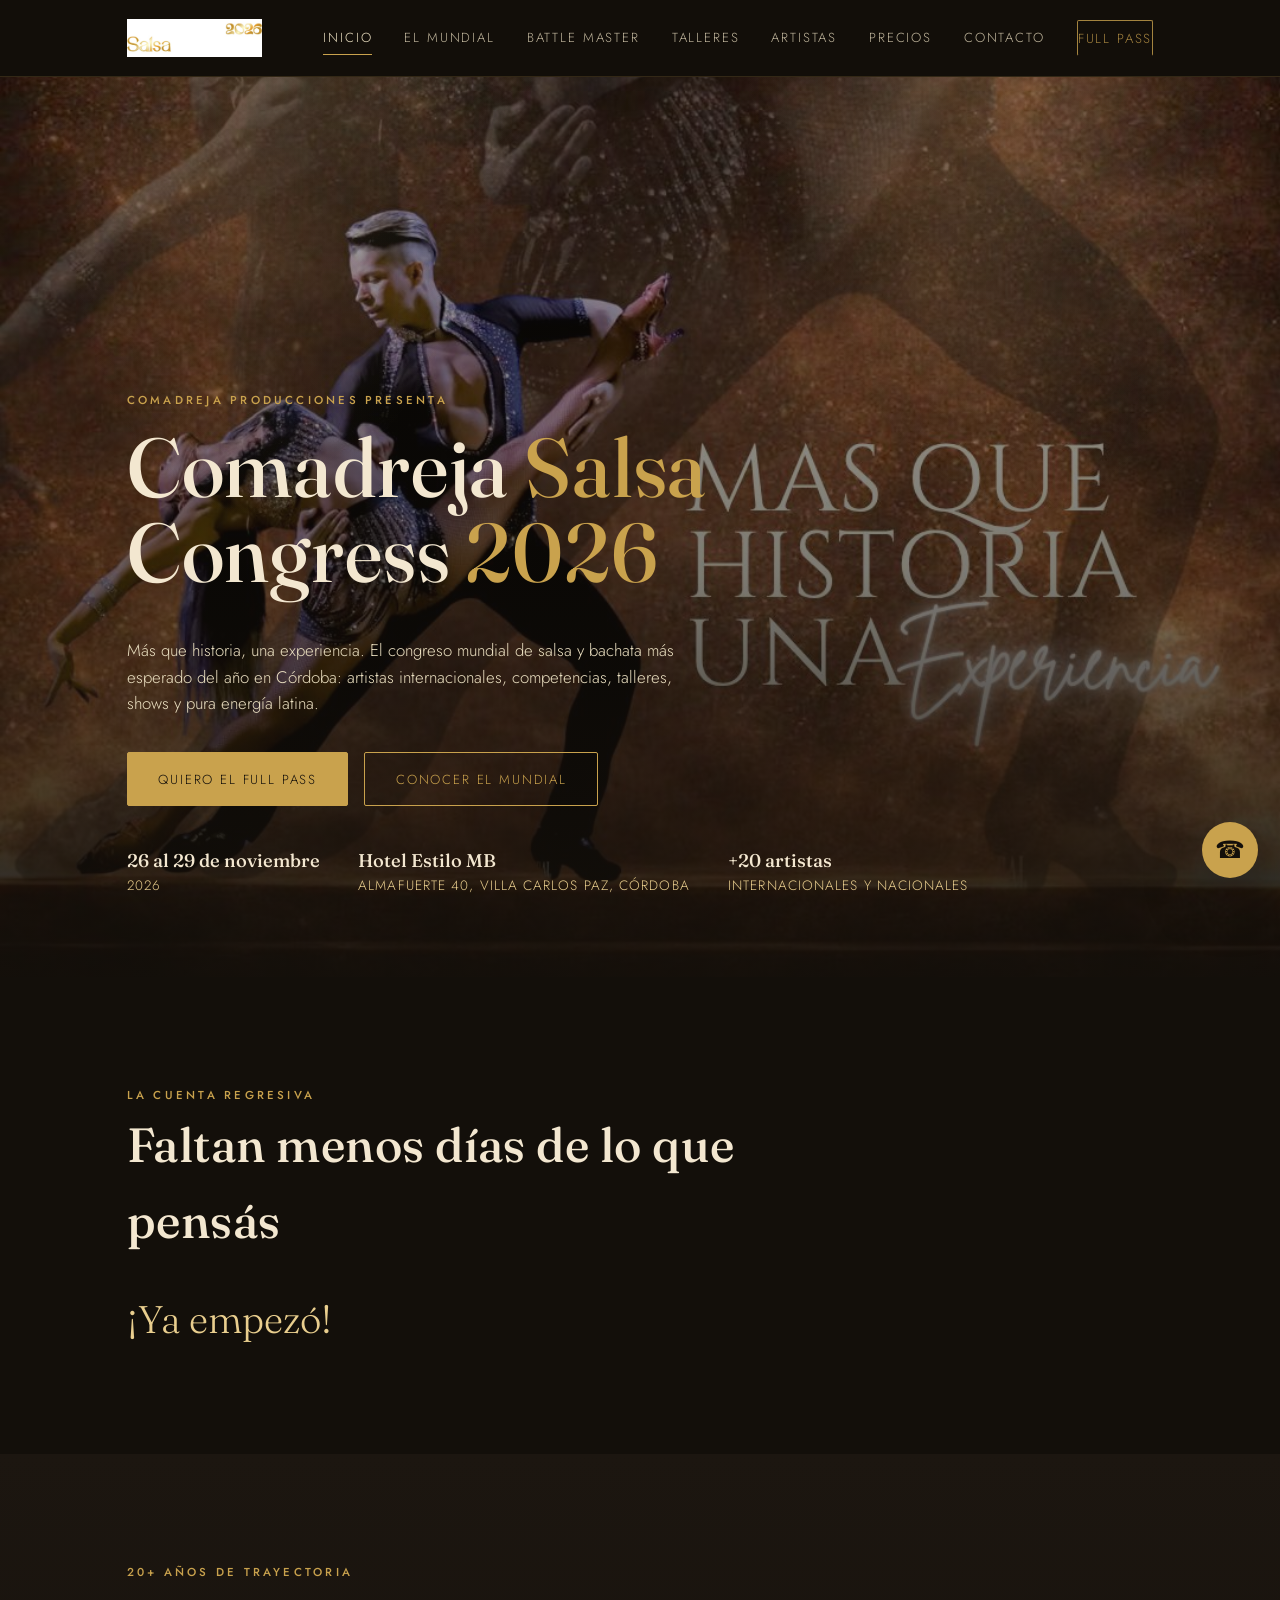
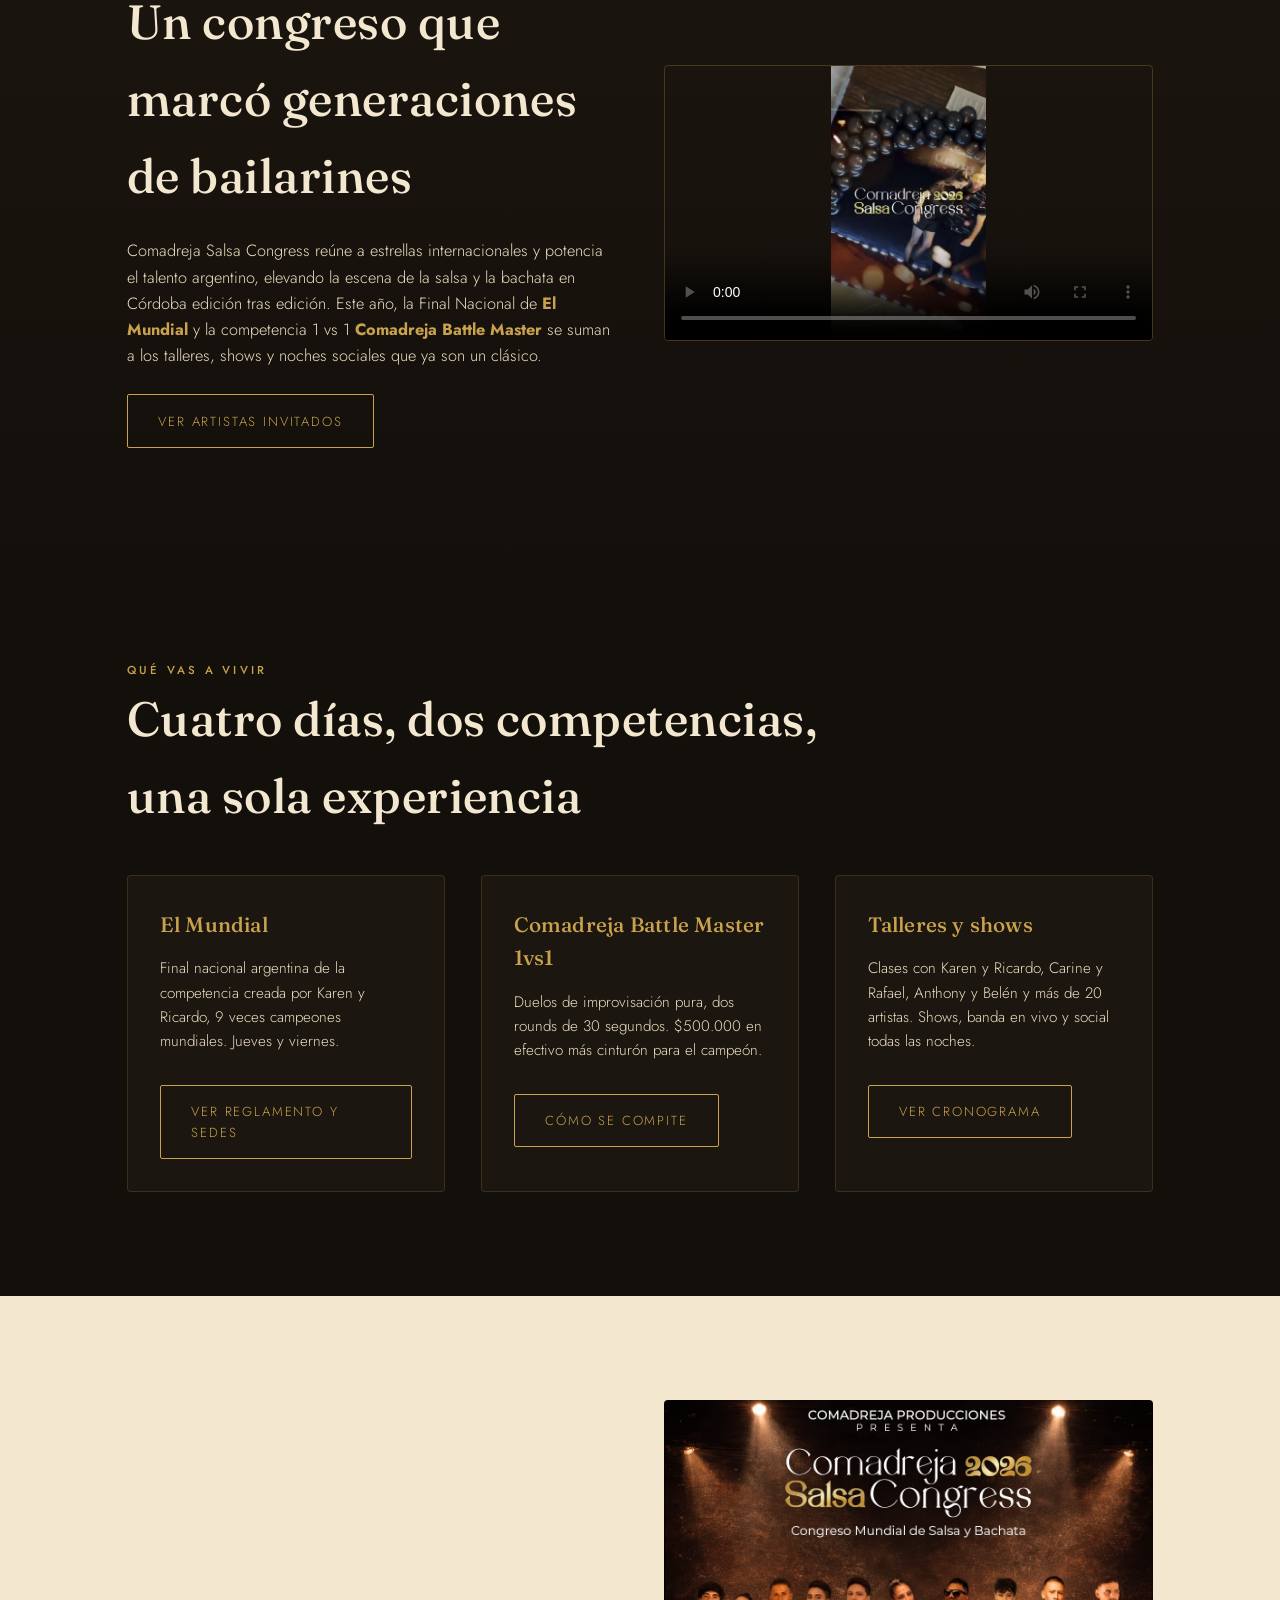
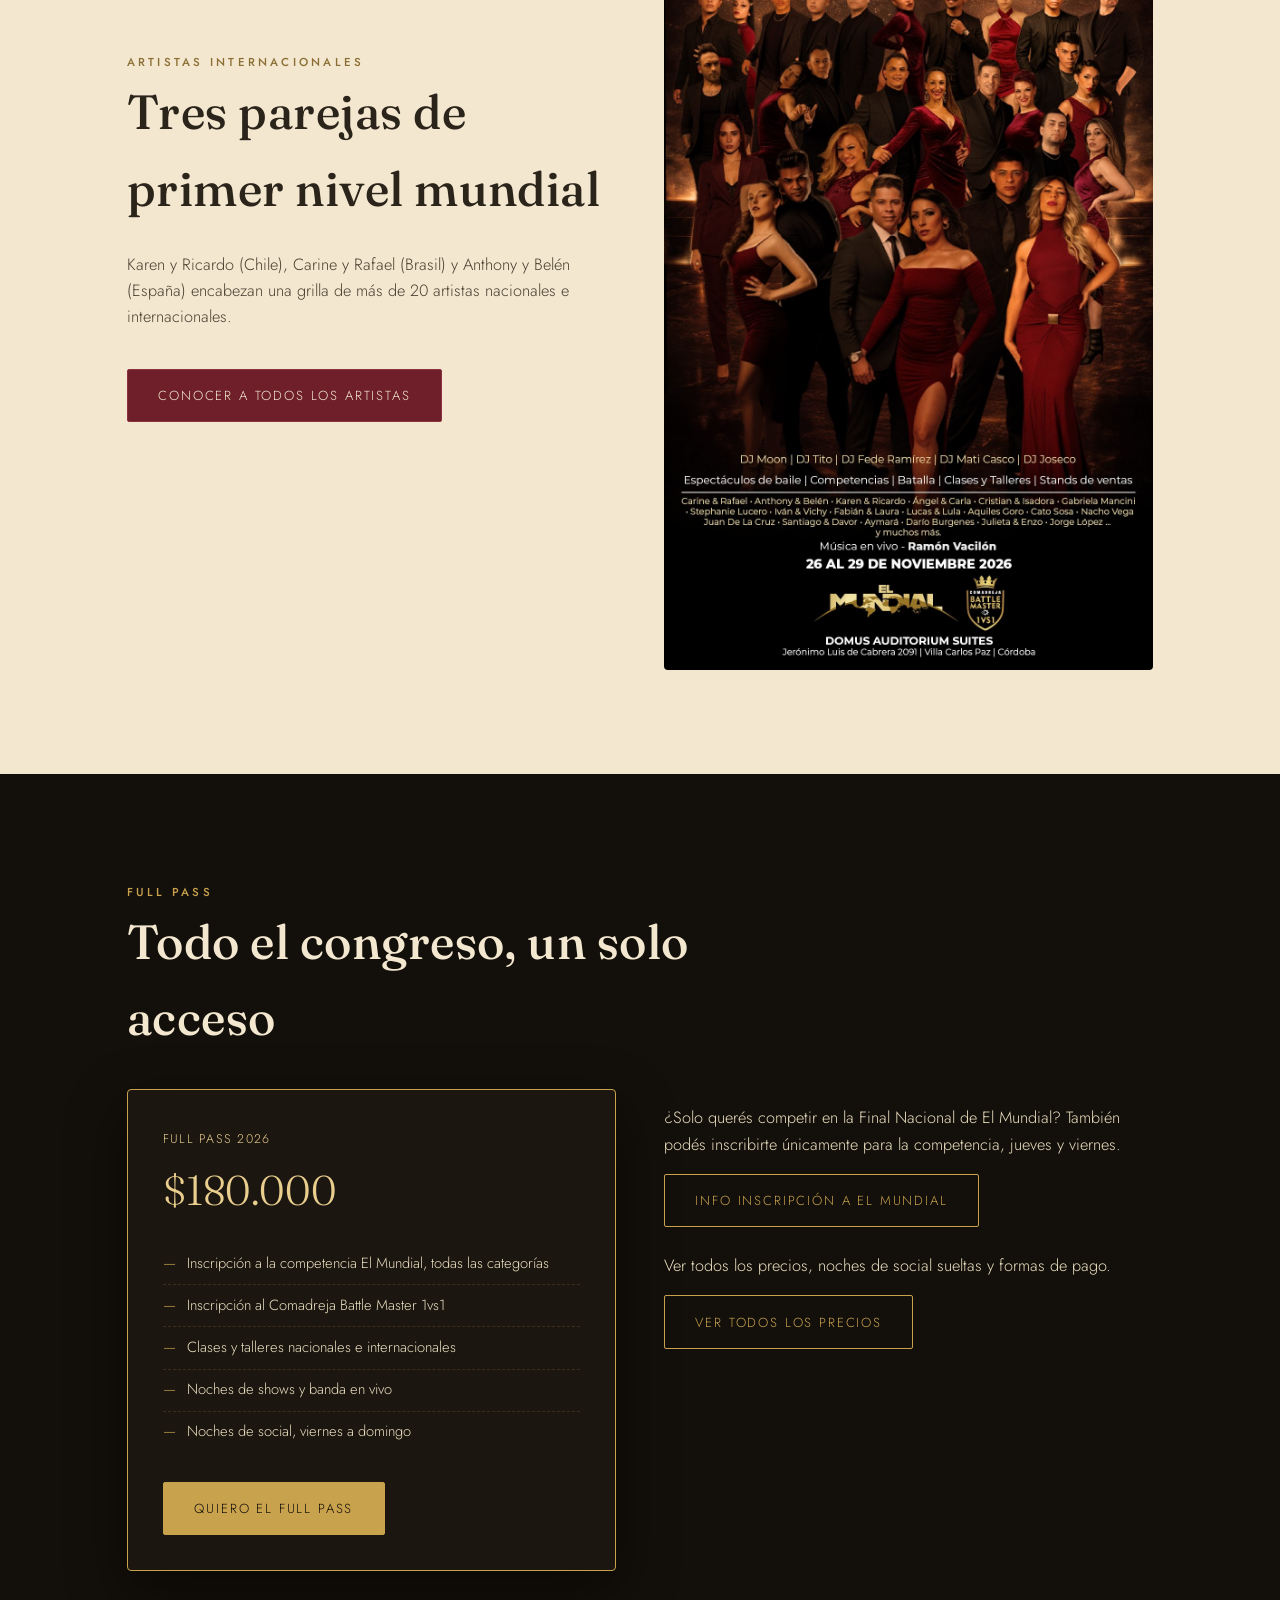
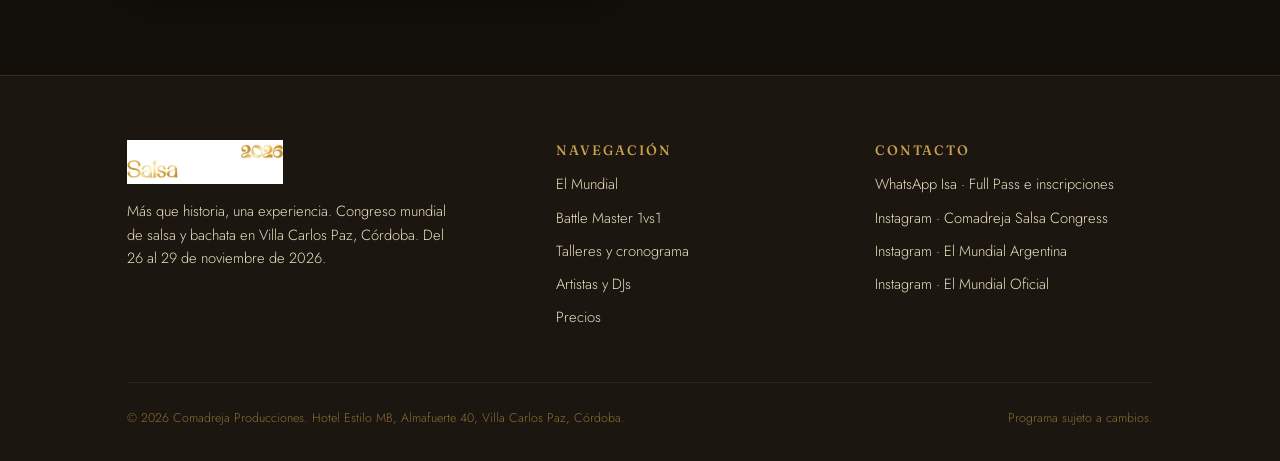
==== index.html @ 928bcd91 "Add Comadreja Salsa Congress 2026 static site baseline Generated HTML/CSS/JS site provided by the us" ====
<!DOCTYPE html>
<html lang="es">
<head>
<meta charset="UTF-8">
<meta name="viewport" content="width=device-width, initial-scale=1.0">
<title>Comadreja Salsa Congress 2026 · Villa Carlos Paz, Córdoba</title>
<meta name="description" content="Congreso mundial de salsa y bachata. 26 al 29 de noviembre 2026, Hotel Estilo MB, Villa Carlos Paz, Córdoba. Competencias, talleres, shows y artistas internacionales.">
<link rel="stylesheet" href="css/styles.css">

</head>
<body>
<header class="nav">
  <div class="nav-inner">
    <a href="index.html" class="nav-logo"><img src="assets/img/logo.png" alt="Comadreja Salsa Congress 2026"></a>
    <nav class="nav-links">
      <a href="index.html" class="active">Inicio</a>
<a href="el-mundial.html" class="">El Mundial</a>
<a href="battle-master.html" class="">Battle Master</a>
<a href="talleres.html" class="">Talleres</a>
<a href="artistas.html" class="">Artistas</a>
<a href="precios.html" class="">Precios</a>
<a href="contacto.html" class="">Contacto</a>

      <a href="https://wa.me/5493512066467?text=Hola%20Isa%21%20Quiero%20acceder%20al%20FULL%20PASS%20del%20Comadreja%20Salsa%20Congress%202026." class="nav-cta" target="_blank" rel="noopener">Full Pass</a>
    </nav>
    <button class="nav-toggle" aria-label="Abrir menú">☰</button>
  </div>
</header>

<section class="hero bg-cover" style="background-image:url('assets/img/hero-congreso.jpg')">
  <div class="spotlights"></div>
  <div class="hero-inner">
    <span class="eyebrow">Comadreja Producciones presenta</span>
    <h1>Comadreja <span class="gold">Salsa</span> Congress <span class="gold">2026</span></h1>
    <p class="hero-sub">Más que historia, una experiencia. El congreso mundial de salsa y bachata más esperado del año en Córdoba: artistas internacionales, competencias, talleres, shows y pura energía latina.</p>
    <div class="btn-row">
      <a href="https://wa.me/5493512066467?text=Hola%20Isa%21%20Quiero%20acceder%20al%20FULL%20PASS%20del%20Comadreja%20Salsa%20Congress%202026." class="btn btn-solid" target="_blank" rel="noopener">Quiero el Full Pass</a>
      <a href="el-mundial.html" class="btn btn-ghost">Conocer El Mundial</a>
    </div>
    <div class="hero-meta">
      <div><b>26 al 29 de noviembre</b>2026</div>
      <div><b>Hotel Estilo MB</b>Almafuerte 40, Villa Carlos Paz, Córdoba</div>
      <div><b>+20 artistas</b>Internacionales y nacionales</div>
    </div>
  </div>
</section>

<section class="section">
  <div class="container">
    <span class="eyebrow">La cuenta regresiva</span>
    <h2 class="kicker-title">Faltan menos días de lo que pensás</h2>
    <div id="countdown" class="countdown" style="margin-top:1.8rem"></div>
  </div>
</section>

<section class="section section-wine">
  <div class="container">
    <div class="split">
      <div>
        <span class="eyebrow">20+ años de trayectoria</span>
        <h2 class="kicker-title">Un congreso que marcó generaciones de bailarines</h2>
        <p class="lede">Comadreja Salsa Congress reúne a estrellas internacionales y potencia el talento argentino, elevando la escena de la salsa y la bachata en Córdoba edición tras edición. Este año, la Final Nacional de <b class="gold">El Mundial</b> y la competencia 1 vs 1 <b class="gold">Comadreja Battle Master</b> se suman a los talleres, shows y noches sociales que ya son un clásico.</p>
        <div class="btn-row" style="margin-top:1.6rem">
          <a href="artistas.html" class="btn btn-ghost">Ver artistas invitados</a>
        </div>
      </div>
      <div class="video-wrap">
        <video controls poster="assets/img/video-poster.jpg">
          <source src="assets/video/resumen-congreso.mp4" type="video/mp4">
        </video>
      </div>
    </div>
  </div>
</section>

<section class="section">
  <div class="container">
    <span class="eyebrow">Qué vas a vivir</span>
    <h2 class="kicker-title">Cuatro días, dos competencias, una sola experiencia</h2>
    <div class="grid grid-3" style="margin-top:2.5rem">
      <div class="card">
        <h3 class="gold">El Mundial</h3>
        <p style="color:var(--cream-2);font-size:.95rem">Final nacional argentina de la competencia creada por Karen y Ricardo, 9 veces campeones mundiales. Jueves y viernes.</p>
        <a href="el-mundial.html" class="btn btn-ghost" style="margin-top:1rem">Ver reglamento y sedes</a>
      </div>
      <div class="card">
        <h3 class="gold">Comadreja Battle Master 1vs1</h3>
        <p style="color:var(--cream-2);font-size:.95rem">Duelos de improvisación pura, dos rounds de 30 segundos. $500.000 en efectivo más cinturón para el campeón.</p>
        <a href="battle-master.html" class="btn btn-ghost" style="margin-top:1rem">Cómo se compite</a>
      </div>
      <div class="card">
        <h3 class="gold">Talleres y shows</h3>
        <p style="color:var(--cream-2);font-size:.95rem">Clases con Karen y Ricardo, Carine y Rafael, Anthony y Belén y más de 20 artistas. Shows, banda en vivo y social todas las noches.</p>
        <a href="talleres.html" class="btn btn-ghost" style="margin-top:1rem">Ver cronograma</a>
      </div>
    </div>
  </div>
</section>

<section class="section section-cream">
  <div class="container">
    <div class="split">
      <div>
        <span class="eyebrow">Artistas internacionales</span>
        <h2 class="kicker-title">Tres parejas de primer nivel mundial</h2>
        <p class="lede">Karen y Ricardo (Chile), Carine y Rafael (Brasil) y Anthony y Belén (España) encabezan una grilla de más de 20 artistas nacionales e internacionales.</p>
        <a href="artistas.html" class="btn btn-wine" style="margin-top:1.4rem">Conocer a todos los artistas</a>
      </div>
      <img src="assets/img/lineup-group.jpg" alt="Line up completo de artistas Comadreja Salsa Congress 2026" style="border-radius:4px">
    </div>
  </div>
</section>

<section class="section">
  <div class="container">
    <span class="eyebrow">Full Pass</span>
    <h2 class="kicker-title">Todo el congreso, un solo acceso</h2>
    <div class="split" style="margin-top:2rem;align-items:flex-start">
      <div class="price-card featured">
        <span class="small-caps">Full Pass 2026</span>
        <div class="amount">$180.000</div>
        <ul class="price-list">
          <li>Inscripción a la competencia El Mundial, todas las categorías</li>
          <li>Inscripción al Comadreja Battle Master 1vs1</li>
          <li>Clases y talleres nacionales e internacionales</li>
          <li>Noches de shows y banda en vivo</li>
          <li>Noches de social, viernes a domingo</li>
        </ul>
        <a href="https://wa.me/5493512066467?text=Hola%20Isa%21%20Quiero%20acceder%20al%20FULL%20PASS%20del%20Comadreja%20Salsa%20Congress%202026." class="btn btn-solid" target="_blank" rel="noopener">Quiero el Full Pass</a>
      </div>
      <div>
        <p class="lede">¿Solo querés competir en la Final Nacional de El Mundial? También podés inscribirte únicamente para la competencia, jueves y viernes.</p>
        <a href="https://wa.me/5493512066467?text=Hola%21%20Quiero%20informaci%C3%B3n%20para%20inscribirme%20en%20El%20Mundial%202026%2C%20sede%20C%C3%B3rdoba." class="btn btn-ghost" target="_blank" rel="noopener">Info inscripción a El Mundial</a>
        <p class="lede" style="margin-top:1.6rem">Ver todos los precios, noches de social sueltas y formas de pago.</p>
        <a href="precios.html" class="btn btn-ghost">Ver todos los precios</a>
      </div>
    </div>
  </div>
</section>

<footer class="footer">
  <div class="container">
    <div class="footer-grid">
      <div>
        <img src="assets/img/logo.png" alt="Comadreja Salsa Congress" style="height:44px;margin-bottom:1rem">
        <p style="color:var(--cream-2);font-size:.92rem;max-width:320px">Más que historia, una experiencia. Congreso mundial de salsa y bachata en Villa Carlos Paz, Córdoba. Del 26 al 29 de noviembre de 2026.</p>
      </div>
      <div>
        <h4>Navegación</h4>
        <a href="el-mundial.html">El Mundial</a>
        <a href="battle-master.html">Battle Master 1vs1</a>
        <a href="talleres.html">Talleres y cronograma</a>
        <a href="artistas.html">Artistas y DJs</a>
        <a href="precios.html">Precios</a>
      </div>
      <div>
        <h4>Contacto</h4>
        <a href="https://wa.me/5493512066467?text=Hola%21%20Quiero%20m%C3%A1s%20informaci%C3%B3n%20sobre%20el%20Comadreja%20Salsa%20Congress%202026." target="_blank" rel="noopener">WhatsApp Isa · Full Pass e inscripciones</a>
        <a href="https://www.instagram.com/comadrejasalsacongress/?hl=en" target="_blank" rel="noopener">Instagram · Comadreja Salsa Congress</a>
        <a href="https://www.instagram.com/elmundial.argentina/?hl=en" target="_blank" rel="noopener">Instagram · El Mundial Argentina</a>
        <a href="https://www.instagram.com/elmundial.oficial/?hl=en" target="_blank" rel="noopener">Instagram · El Mundial Oficial</a>
      </div>
    </div>
    <div class="footer-bottom">
      <span>© 2026 Comadreja Producciones. Hotel Estilo MB, Almafuerte 40, Villa Carlos Paz, Córdoba.</span>
      <span>Programa sujeto a cambios.</span>
    </div>
  </div>
</footer>
<a class="wa-float" href="https://wa.me/5493512066467?text=Hola%21%20Quiero%20m%C3%A1s%20informaci%C3%B3n%20sobre%20el%20Comadreja%20Salsa%20Congress%202026." target="_blank" rel="noopener" aria-label="WhatsApp">☎</a>
<script src="js/main.js"></script>
</body>
</html>
---- css/styles.css ----
@import url('https://fonts.googleapis.com/css2?family=Fraunces:ital,opsz,wght@0,9..144,300;0,9..144,500;0,9..144,600;1,9..144,500&family=Jost:wght@300;400;500;600&display=swap');

:root{
  --ink:#130F0A;
  --ink-2:#1C1610;
  --ink-3:#241C13;
  --gold:#C9A24D;
  --gold-light:#E9CE8E;
  --gold-dim:#8A6E33;
  --wine:#6E1F2A;
  --wine-light:#8B3240;
  --cream:#F3E7D0;
  --cream-2:#EADFC0;
  --charcoal:#2B241A;
  --ok-line:rgba(201,162,77,.28);
  --shadow:0 20px 60px rgba(0,0,0,.45);
}

*{box-sizing:border-box}
html{scroll-behavior:smooth}
body{
  margin:0;
  background:var(--ink);
  color:var(--cream);
  font-family:'Jost',sans-serif;
  font-weight:300;
  line-height:1.6;
  -webkit-font-smoothing:antialiased;
}
img{max-width:100%;display:block}
a{color:inherit;text-decoration:none}
h1,h2,h3,h4{
  font-family:'Fraunces',serif;
  font-weight:500;
  margin:0 0 .5em;
  letter-spacing:.01em;
}
.eyebrow{
  font-family:'Jost',sans-serif;
  text-transform:uppercase;
  letter-spacing:.28em;
  font-size:.72rem;
  color:var(--gold);
  font-weight:500;
}
.container{max-width:1180px;margin:0 auto;padding:0 6vw}
section{position:relative}
.gold{color:var(--gold)}
.wine{color:var(--wine-light)}

/* divider with turn glyph, ties to the dancers' spins */
.divider{
  display:flex;align-items:center;gap:14px;
  margin:2.6rem 0;color:var(--gold-dim);
}
.divider::before,.divider::after{content:'';flex:1;height:1px;background:linear-gradient(90deg,transparent,var(--ok-line),transparent)}
.divider span{font-size:1.1rem;transform:rotate(0deg)}

/* nav */
.nav{
  position:sticky;top:0;z-index:60;
  background:rgba(19,15,10,.86);
  backdrop-filter:blur(10px);
  border-bottom:1px solid rgba(201,162,77,.18);
}
.nav-inner{
  max-width:1180px;margin:0 auto;padding:0 6vw;
  display:flex;align-items:center;justify-content:space-between;
  height:76px;
}
.nav-logo img{height:38px;width:auto}
.nav-links{display:flex;gap:2rem;align-items:center}
.nav-links a{
  font-size:.82rem;text-transform:uppercase;letter-spacing:.14em;
  color:var(--cream-2);opacity:.8;padding:.4rem 0;border-bottom:1px solid transparent;
  transition:opacity .2s,border-color .2s;
}
.nav-links a:hover,.nav-links a.active{opacity:1;border-color:var(--gold)}
.nav-cta{
  font-size:.78rem;text-transform:uppercase;letter-spacing:.12em;
  border:1px solid var(--gold);color:var(--gold)!important;
  padding:.55rem 1.2rem;border-radius:2px;white-space:nowrap;
  transition:background .2s,color .2s;
}
.nav-cta:hover{background:var(--gold);color:var(--ink)!important}
.nav-toggle{display:none;background:none;border:0;color:var(--gold);font-size:1.6rem;cursor:pointer}

@media (max-width:860px){
  .nav-links{
    position:fixed;inset:76px 0 0 0;background:var(--ink);
    flex-direction:column;justify-content:flex-start;padding:2.5rem 8vw;gap:1.6rem;
    transform:translateX(100%);transition:transform .3s ease;
  }
  .nav-links.open{transform:translateX(0)}
  .nav-toggle{display:block}
  .nav-links a{font-size:1rem}
}

/* buttons */
.btn{
  display:inline-flex;align-items:center;gap:.6rem;
  font-family:'Jost',sans-serif;font-size:.82rem;text-transform:uppercase;letter-spacing:.14em;
  padding:.95rem 1.9rem;border-radius:2px;border:1px solid var(--gold);
  transition:transform .25s,background .25s,color .25s;
}
.btn-solid{background:var(--gold);color:var(--ink)}
.btn-solid:hover{background:var(--gold-light);transform:translateY(-2px)}
.btn-ghost{color:var(--gold)}
.btn-ghost:hover{background:var(--gold);color:var(--ink);transform:translateY(-2px)}
.btn-wine{border-color:var(--wine-light);color:var(--cream);background:var(--wine)}
.btn-wine:hover{background:var(--wine-light);transform:translateY(-2px)}
.btn-row{display:flex;flex-wrap:wrap;gap:1rem}

/* hero */
.hero{
  min-height:100vh;display:flex;align-items:flex-end;
  background-size:cover;background-position:center;position:relative;
  padding:8rem 0 5rem;
}
.hero::before{
  content:'';position:absolute;inset:0;
  background:linear-gradient(180deg,rgba(19,15,10,.35) 0%,rgba(19,15,10,.55) 55%,rgba(19,15,10,.96) 100%);
}
.hero-inner{position:relative;z-index:2;max-width:1180px;margin:0 auto;padding:0 6vw;width:100%}
.hero .eyebrow{margin-bottom:1rem;display:block}
.hero h1{font-size:clamp(2.6rem,7vw,5.2rem);line-height:1.02;max-width:820px}
.hero-sub{max-width:560px;color:var(--cream-2);font-size:1.05rem;margin:1.2rem 0 2.2rem}
.hero-meta{display:flex;gap:2.4rem;flex-wrap:wrap;margin-top:2.5rem;font-size:.85rem;color:var(--gold-light);text-transform:uppercase;letter-spacing:.08em}
.hero-meta b{display:block;font-family:'Fraunces',serif;font-size:1.15rem;color:var(--cream);font-weight:500;text-transform:none;letter-spacing:0}

/* spotlight signature motif, echoes the brand's stage-light artwork */
.spotlights{position:absolute;inset:0;overflow:hidden;pointer-events:none;z-index:1}
.spotlights::before,.spotlights::after{
  content:'';position:absolute;top:-10%;width:38%;height:60%;
  background:radial-gradient(ellipse at top,rgba(233,206,142,.16),transparent 70%);
}
.spotlights::before{left:2%;transform:rotate(8deg)}
.spotlights::after{right:2%;transform:rotate(-8deg)}

/* sections */
.section{padding:6.5rem 0}
.section-tight{padding:4rem 0}
.section-cream{background:var(--cream);color:var(--charcoal)}
.section-cream h1,.section-cream h2,.section-cream h3{color:var(--charcoal)}
.section-cream .eyebrow{color:var(--gold-dim)}
.section-wine{background:linear-gradient(180deg,var(--ink-2),var(--ink))}
.grid{display:grid;gap:2.2rem}
.grid-2{grid-template-columns:repeat(2,1fr)}
.grid-3{grid-template-columns:repeat(3,1fr)}
.grid-4{grid-template-columns:repeat(4,1fr)}
@media (max-width:900px){.grid-2,.grid-3,.grid-4{grid-template-columns:1fr 1fr}}
@media (max-width:640px){.grid-2,.grid-3,.grid-4{grid-template-columns:1fr}}

.kicker-title{font-size:clamp(1.9rem,4vw,3rem);max-width:720px}
.lede{max-width:640px;color:var(--cream-2);font-size:1.02rem}
.section-cream .lede{color:#4a4030}

/* cards */
.card{
  background:var(--ink-2);border:1px solid rgba(201,162,77,.18);
  border-radius:4px;padding:2rem;
}
.card h3{font-size:1.3rem}
.card-cream{background:#fff;border:1px solid rgba(43,36,26,.12)}

/* artist card */
.artist{
  position:relative;border-radius:4px;overflow:hidden;background:var(--ink-2);
  border:1px solid rgba(201,162,77,.18);
}
.artist img{aspect-ratio:3/4;object-fit:cover;width:100%}
.artist-info{padding:1.3rem 1.4rem 1.6rem}
.artist-info .flag{font-size:1.3rem}
.artist-info h3{font-size:1.25rem;margin-bottom:.2rem}
.artist-info p{margin:0;color:var(--gold-light);font-size:.82rem;letter-spacing:.05em;text-transform:uppercase}

/* pricing table */
.price-card{
  border:1px solid rgba(201,162,77,.28);border-radius:4px;padding:2.2rem;
  background:var(--ink-2);
}
.price-card.featured{border-color:var(--gold);box-shadow:var(--shadow)}
.price-card .amount{font-family:'Fraunces',serif;font-size:2.6rem;color:var(--gold-light);margin:.4rem 0 1.2rem}
.price-list{list-style:none;margin:0 0 1.8rem;padding:0}
.price-list li{
  display:flex;gap:.7rem;padding:.55rem 0;border-bottom:1px dashed rgba(201,162,77,.18);
  font-size:.92rem;color:var(--cream-2);
}
.price-list li:last-child{border-bottom:none}
.price-list li::before{content:'—';color:var(--gold)}

/* schedule / timeline */
.day-block{border-left:2px solid var(--gold-dim);padding:0 0 2.6rem 2rem;position:relative}
.day-block::before{
  content:'';position:absolute;left:-7px;top:2px;width:12px;height:12px;
  background:var(--gold);border-radius:50%;
}
.day-block h3{font-size:1.5rem}
.day-block .day-tag{color:var(--gold);font-size:.8rem;text-transform:uppercase;letter-spacing:.16em;margin-bottom:.3rem;display:block}
.slot{display:flex;gap:1rem;padding:.5rem 0;border-bottom:1px solid rgba(201,162,77,.12);font-size:.94rem}
.slot time{color:var(--gold-light);min-width:64px;font-family:'Fraunces',serif}
.workshop-list{list-style:none;margin:0;padding:0}
.workshop-list li{padding:.9rem 0;border-bottom:1px solid rgba(201,162,77,.14);font-size:.96rem;color:var(--cream-2)}
.workshop-list b{color:var(--cream);font-weight:500}

/* sede list */
.sede-list{list-style:none;margin:0;padding:0;display:grid;grid-template-columns:repeat(2,1fr);gap:.6rem 2rem}
@media (max-width:700px){.sede-list{grid-template-columns:1fr}}
.sede-item{
  display:flex;justify-content:space-between;align-items:center;gap:1rem;
  padding:.85rem 0;border-bottom:1px solid rgba(201,162,77,.14);
}
.sede-item .prov{font-family:'Fraunces',serif;font-size:1.05rem}
.sede-item .date{display:block;font-size:.78rem;color:var(--gold-light);text-transform:uppercase;letter-spacing:.06em}
.sede-item a{font-size:.85rem;color:var(--gold);border-bottom:1px solid var(--gold-dim)}

/* footer */
.footer{background:var(--ink-2);border-top:1px solid rgba(201,162,77,.18);padding:4rem 0 2rem}
.footer-grid{display:grid;grid-template-columns:1.4fr 1fr 1fr;gap:2.5rem}
@media (max-width:760px){.footer-grid{grid-template-columns:1fr}}
.footer h4{font-size:.85rem;text-transform:uppercase;letter-spacing:.14em;color:var(--gold)}
.footer a{display:block;color:var(--cream-2);font-size:.92rem;padding:.3rem 0}
.footer a:hover{color:var(--gold)}
.footer-bottom{margin-top:3rem;padding-top:1.6rem;border-top:1px solid rgba(201,162,77,.12);font-size:.78rem;color:var(--gold-dim);display:flex;justify-content:space-between;flex-wrap:wrap;gap:1rem}

/* whatsapp floating */
.wa-float{
  position:fixed;right:22px;bottom:22px;z-index:70;
  background:var(--gold);color:var(--ink);width:56px;height:56px;border-radius:50%;
  display:flex;align-items:center;justify-content:center;box-shadow:var(--shadow);
  font-size:1.5rem;
}

/* countdown */
.countdown{display:flex;gap:1.6rem;flex-wrap:wrap}
.countdown div{text-align:center}
.countdown .num{font-family:'Fraunces',serif;font-size:2.4rem;color:var(--gold-light)}
.countdown .lbl{font-size:.72rem;text-transform:uppercase;letter-spacing:.14em;color:var(--cream-2)}

/* video */
.video-wrap{border:1px solid rgba(201,162,77,.25);border-radius:4px;overflow:hidden}
.video-wrap video,.video-wrap iframe{width:100%;display:block;aspect-ratio:16/9}

.tag{
  display:inline-block;border:1px solid var(--gold-dim);color:var(--gold-light);
  font-size:.72rem;letter-spacing:.1em;text-transform:uppercase;padding:.3rem .8rem;border-radius:2px;margin:.2rem .4rem .2rem 0;
}
.section-cream .tag{border-color:#c9a24d;color:#7a5f22}

.pdf-row{display:flex;gap:1.2rem;flex-wrap:wrap;margin-top:1.6rem}
.pdf-chip{
  display:flex;align-items:center;gap:.7rem;border:1px solid rgba(201,162,77,.3);
  padding:.9rem 1.3rem;border-radius:4px;font-size:.88rem;background:var(--ink-2);
}
.pdf-chip:hover{border-color:var(--gold)}

.split{display:grid;grid-template-columns:1fr 1fr;gap:3rem;align-items:center}
@media (max-width:860px){.split{grid-template-columns:1fr}}

.bg-cover{background-size:cover;background-position:center}

.small-caps{text-transform:uppercase;letter-spacing:.1em;font-size:.78rem;color:var(--gold-light)}
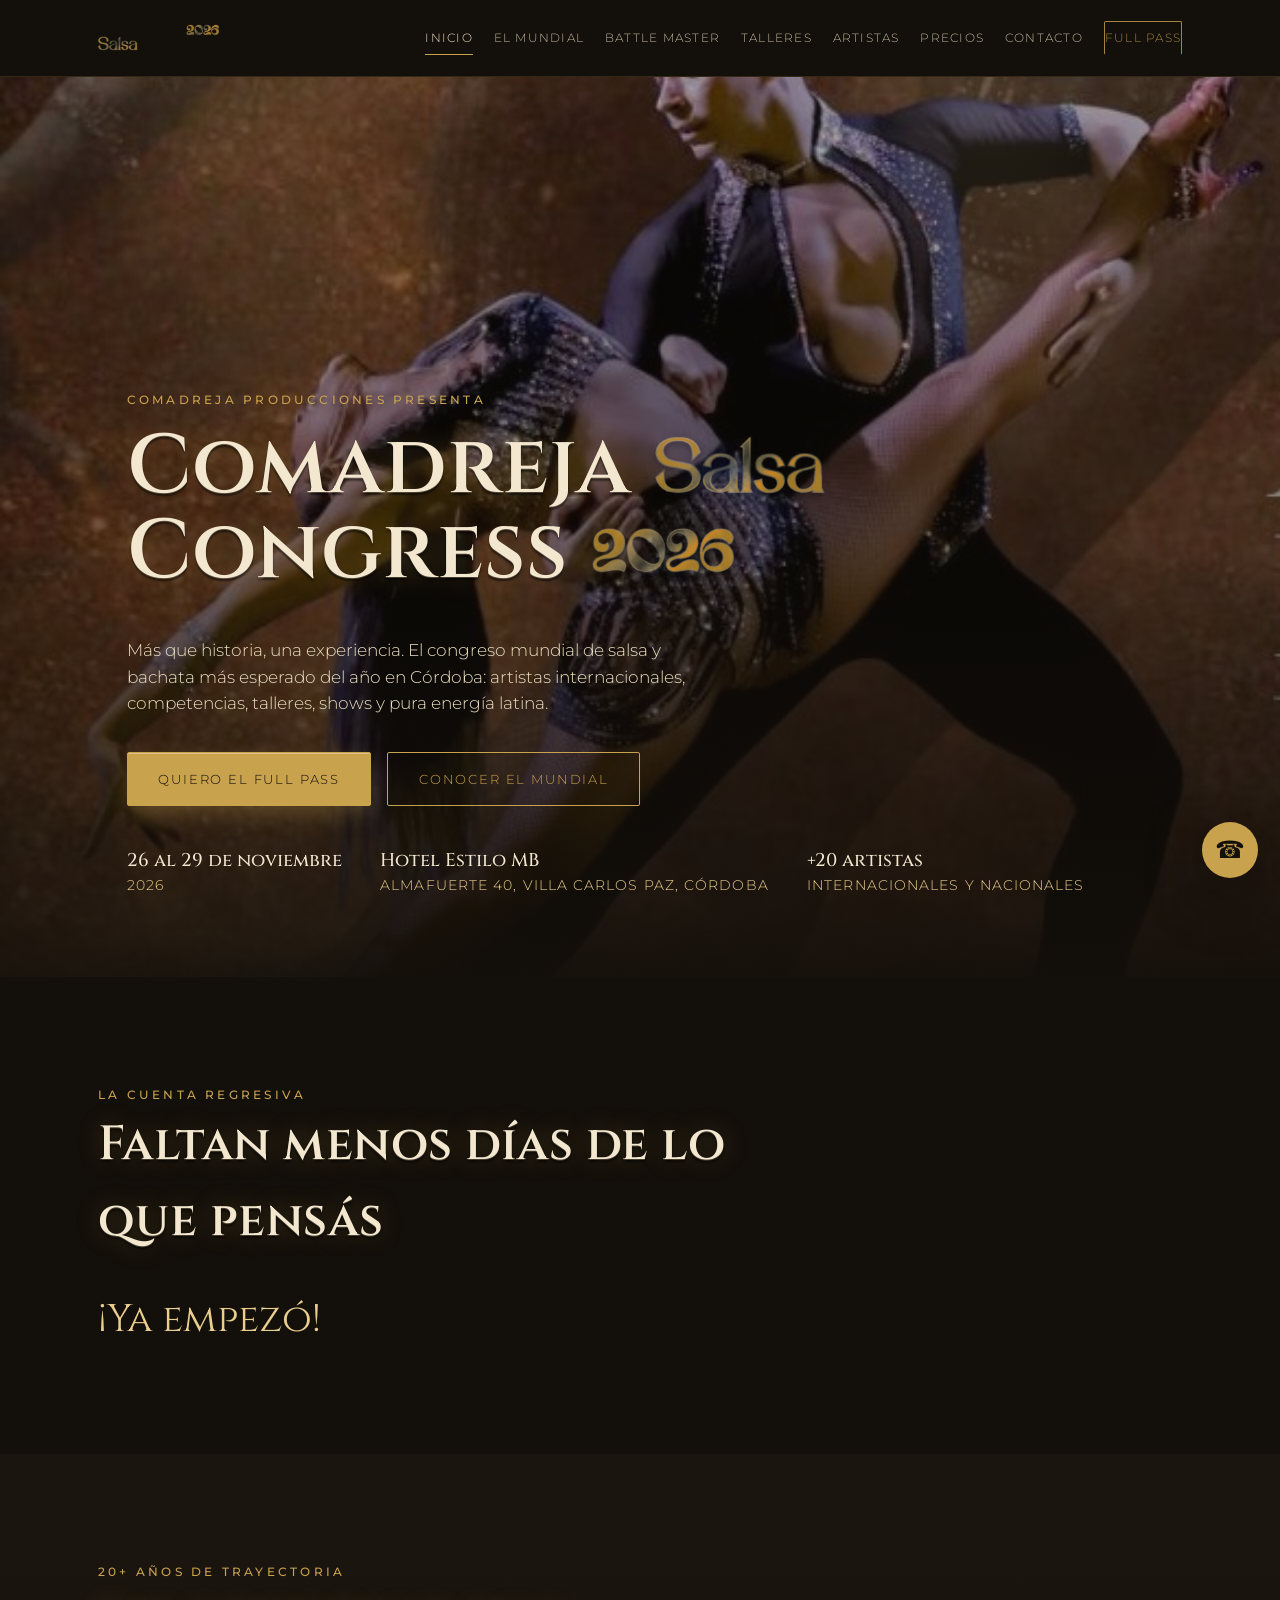
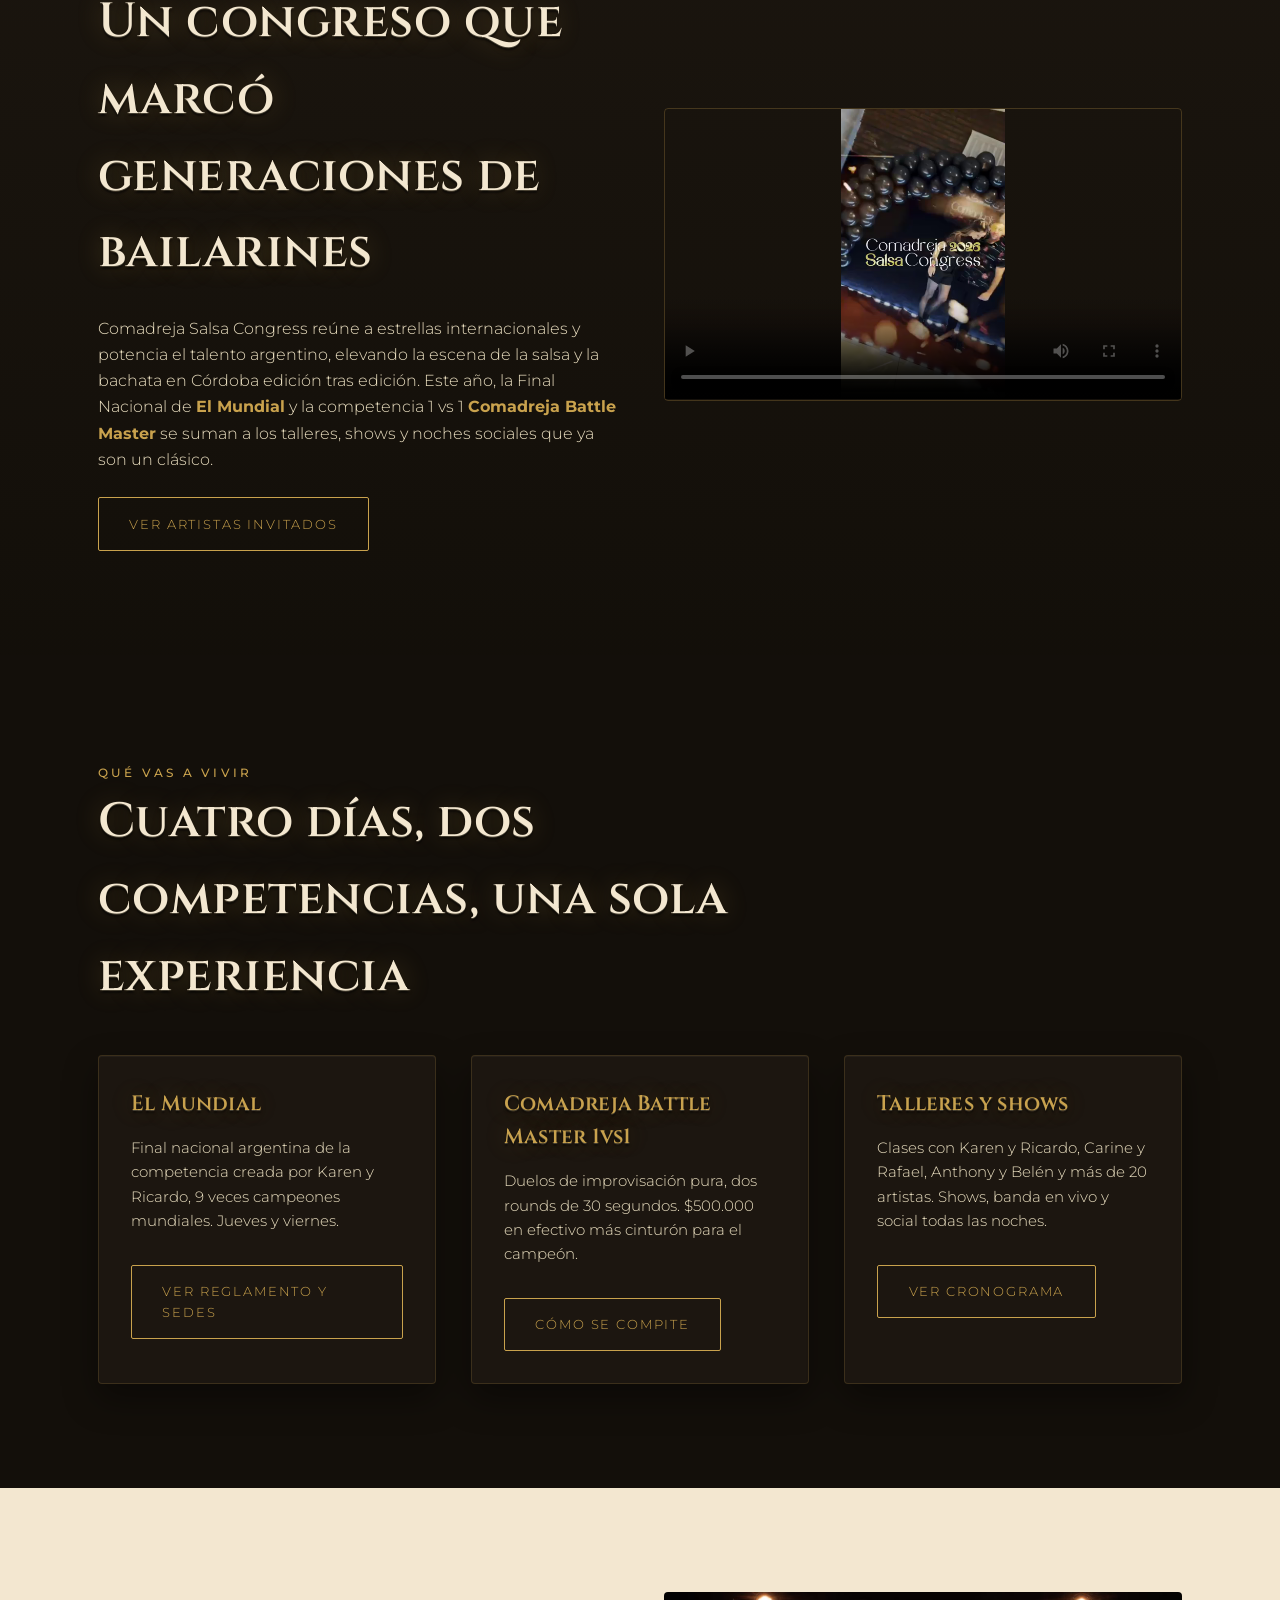
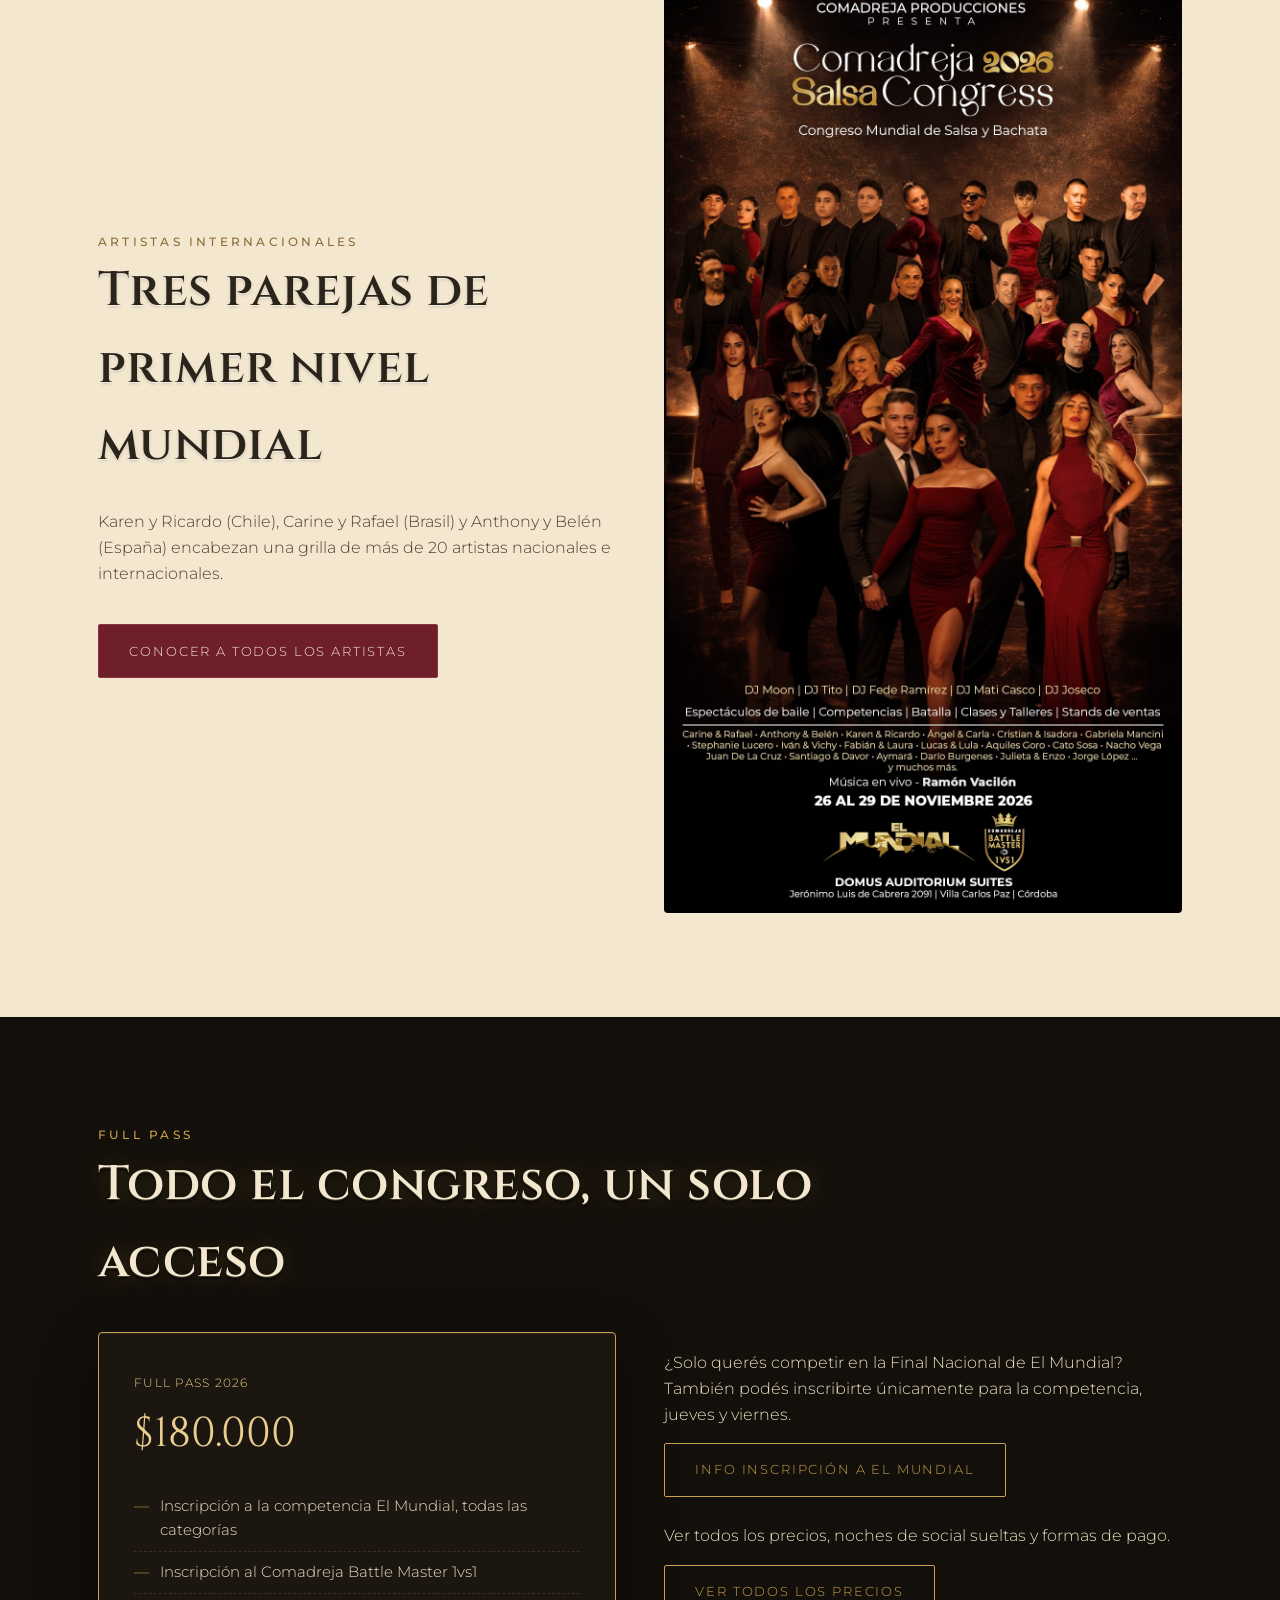
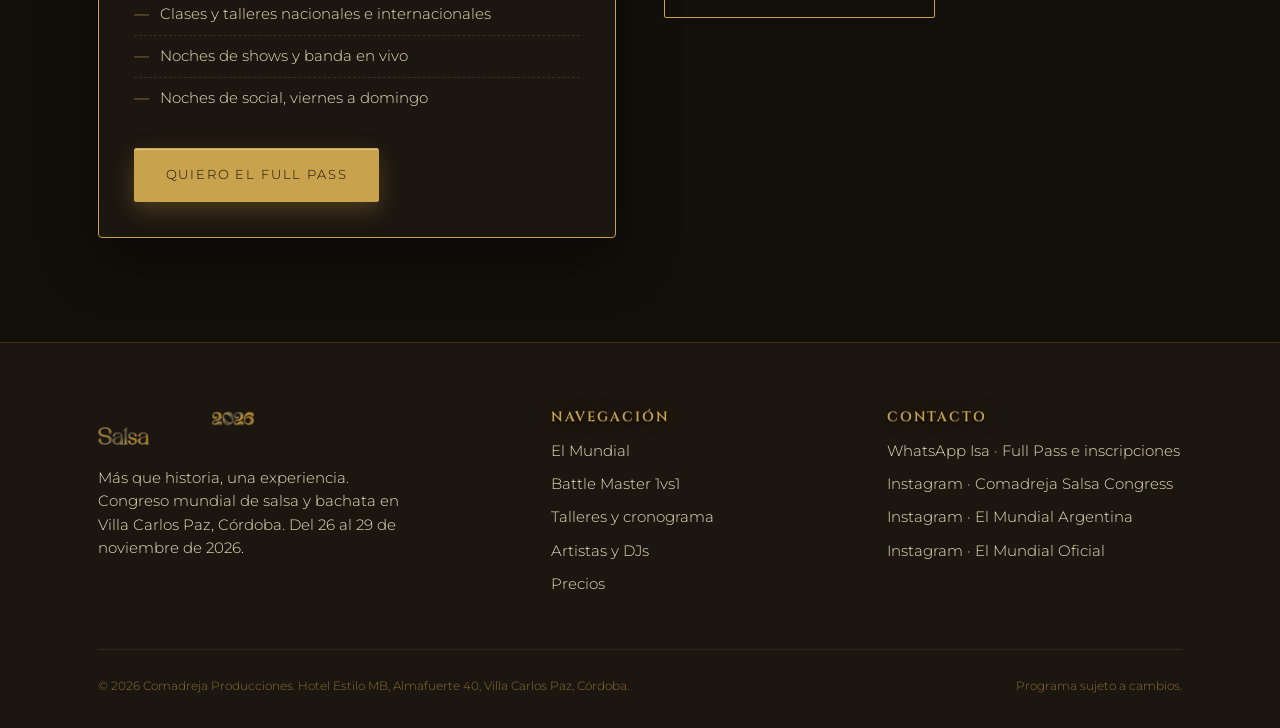
==== commit 71e56635: "Use real logo wordmark in hero title, crop hero background to dancers only The hero background (hero" ====
--- a/index.html
+++ b/index.html
@@ -31,7 +31,7 @@
   <div class="spotlights"></div>
   <div class="hero-inner">
     <span class="eyebrow">Comadreja Producciones presenta</span>
-    <h1>Comadreja <span class="gold">Salsa</span> Congress <span class="gold">2026</span></h1>
+    <h1>Comadreja <img src="assets/img/logo-salsa.png" alt="Salsa" class="h1-mark"> Congress <img src="assets/img/logo-2026.png" alt="2026" class="h1-mark h1-mark-2026"></h1>
     <p class="hero-sub">Más que historia, una experiencia. El congreso mundial de salsa y bachata más esperado del año en Córdoba: artistas internacionales, competencias, talleres, shows y pura energía latina.</p>
     <div class="btn-row">
       <a href="https://wa.me/5493512066467?text=Hola%20Isa%21%20Quiero%20acceder%20al%20FULL%20PASS%20del%20Comadreja%20Salsa%20Congress%202026." class="btn btn-solid" target="_blank" rel="noopener">Quiero el Full Pass</a>
--- a/css/styles.css
+++ b/css/styles.css
@@ -1,4 +1,4 @@
-@import url('https://fonts.googleapis.com/css2?family=Fraunces:ital,opsz,wght@0,9..144,300;0,9..144,500;0,9..144,600;1,9..144,500&family=Jost:wght@300;400;500;600&display=swap');
+@import url('https://fonts.googleapis.com/css2?family=Cinzel:wght@400;500;600;700;900&family=Montserrat:wght@300;400;500;600;700&display=swap');
 
 :root{
   --ink:#130F0A;
@@ -22,28 +22,39 @@
   margin:0;
   background:var(--ink);
   color:var(--cream);
-  font-family:'Jost',sans-serif;
+  font-family:'Montserrat',sans-serif;
   font-weight:300;
   line-height:1.6;
   -webkit-font-smoothing:antialiased;
+  position:relative;
+}
+body::before{
+  content:'';
+  position:fixed;inset:0;z-index:-1;
+  background:url('../assets/img/stage-bg.jpg') center/cover no-repeat fixed;
+  opacity:.22;
+  pointer-events:none;
 }
 img{max-width:100%;display:block}
 a{color:inherit;text-decoration:none}
 h1,h2,h3,h4{
-  font-family:'Fraunces',serif;
-  font-weight:500;
+  font-family:'Cinzel',serif;
+  font-weight:600;
   margin:0 0 .5em;
   letter-spacing:.01em;
-}
+  text-shadow:0 1px 0 rgba(255,241,199,.22),0 3px 2px rgba(0,0,0,.55),0 0 26px rgba(201,162,77,.3);
+}
+.section-cream h1,.section-cream h2,.section-cream h3{text-shadow:0 1px 0 rgba(255,255,255,.6),0 2px 3px rgba(43,36,26,.18)}
+b,strong{font-weight:700}
 .eyebrow{
-  font-family:'Jost',sans-serif;
+  font-family:'Montserrat',sans-serif;
   text-transform:uppercase;
   letter-spacing:.28em;
   font-size:.72rem;
   color:var(--gold);
   font-weight:500;
 }
-.container{max-width:1180px;margin:0 auto;padding:0 6vw}
+.container{max-width:1180px;margin:0 auto;padding:0 clamp(20px,6vw,48px)}
 section{position:relative}
 .gold{color:var(--gold)}
 .wine{color:var(--wine-light)}
@@ -59,19 +70,19 @@
 /* nav */
 .nav{
   position:sticky;top:0;z-index:60;
-  background:rgba(19,15,10,.86);
-  backdrop-filter:blur(10px);
+  background:var(--ink);
   border-bottom:1px solid rgba(201,162,77,.18);
 }
 .nav-inner{
-  max-width:1180px;margin:0 auto;padding:0 6vw;
+  max-width:1180px;margin:0 auto;padding:0 clamp(20px,6vw,48px);
   display:flex;align-items:center;justify-content:space-between;
-  height:76px;
-}
-.nav-logo img{height:38px;width:auto}
-.nav-links{display:flex;gap:2rem;align-items:center}
+  height:76px;gap:1rem;
+}
+.nav-logo{flex-shrink:0}
+.nav-logo img{height:34px;width:auto;display:block}
+.nav-links{display:flex;gap:1.3rem;align-items:center}
 .nav-links a{
-  font-size:.82rem;text-transform:uppercase;letter-spacing:.14em;
+  font-size:.78rem;text-transform:uppercase;letter-spacing:.1em;white-space:nowrap;
   color:var(--cream-2);opacity:.8;padding:.4rem 0;border-bottom:1px solid transparent;
   transition:opacity .2s,border-color .2s;
 }
@@ -83,28 +94,29 @@
   transition:background .2s,color .2s;
 }
 .nav-cta:hover{background:var(--gold);color:var(--ink)!important}
-.nav-toggle{display:none;background:none;border:0;color:var(--gold);font-size:1.6rem;cursor:pointer}
-
-@media (max-width:860px){
+.nav-toggle{display:none;background:none;border:0;color:var(--gold);font-size:1.6rem;cursor:pointer;flex-shrink:0}
+
+@media (max-width:1080px){
   .nav-links{
     position:fixed;inset:76px 0 0 0;background:var(--ink);
     flex-direction:column;justify-content:flex-start;padding:2.5rem 8vw;gap:1.6rem;
     transform:translateX(100%);transition:transform .3s ease;
+    overflow-y:auto;
   }
   .nav-links.open{transform:translateX(0)}
   .nav-toggle{display:block}
-  .nav-links a{font-size:1rem}
+  .nav-links a{font-size:1rem;white-space:normal}
 }
 
 /* buttons */
 .btn{
   display:inline-flex;align-items:center;gap:.6rem;
-  font-family:'Jost',sans-serif;font-size:.82rem;text-transform:uppercase;letter-spacing:.14em;
+  font-family:'Montserrat',sans-serif;font-size:.82rem;text-transform:uppercase;letter-spacing:.14em;
   padding:.95rem 1.9rem;border-radius:2px;border:1px solid var(--gold);
   transition:transform .25s,background .25s,color .25s;
 }
-.btn-solid{background:var(--gold);color:var(--ink)}
-.btn-solid:hover{background:var(--gold-light);transform:translateY(-2px)}
+.btn-solid{background:var(--gold);color:var(--ink);box-shadow:0 8px 22px rgba(201,162,77,.28),inset 0 1px 0 rgba(255,255,255,.35)}
+.btn-solid:hover{background:var(--gold-light);transform:translateY(-2px);box-shadow:0 12px 28px rgba(201,162,77,.4),inset 0 1px 0 rgba(255,255,255,.4)}
 .btn-ghost{color:var(--gold)}
 .btn-ghost:hover{background:var(--gold);color:var(--ink);transform:translateY(-2px)}
 .btn-wine{border-color:var(--wine-light);color:var(--cream);background:var(--wine)}
@@ -124,9 +136,11 @@
 .hero-inner{position:relative;z-index:2;max-width:1180px;margin:0 auto;padding:0 6vw;width:100%}
 .hero .eyebrow{margin-bottom:1rem;display:block}
 .hero h1{font-size:clamp(2.6rem,7vw,5.2rem);line-height:1.02;max-width:820px}
+.h1-mark{display:inline-block;height:.72em;width:auto;vertical-align:middle;margin:0 .02em;translate:0 -.08em;filter:drop-shadow(0 3px 3px rgba(0,0,0,.5))}
+.h1-mark-2026{height:.56em}
 .hero-sub{max-width:560px;color:var(--cream-2);font-size:1.05rem;margin:1.2rem 0 2.2rem}
 .hero-meta{display:flex;gap:2.4rem;flex-wrap:wrap;margin-top:2.5rem;font-size:.85rem;color:var(--gold-light);text-transform:uppercase;letter-spacing:.08em}
-.hero-meta b{display:block;font-family:'Fraunces',serif;font-size:1.15rem;color:var(--cream);font-weight:500;text-transform:none;letter-spacing:0}
+.hero-meta b{display:block;font-family:'Cinzel',serif;font-size:1.15rem;color:var(--cream);font-weight:500;text-transform:none;letter-spacing:0}
 
 /* spotlight signature motif, echoes the brand's stage-light artwork */
 .spotlights{position:absolute;inset:0;overflow:hidden;pointer-events:none;z-index:1}
@@ -143,7 +157,7 @@
 .section-cream{background:var(--cream);color:var(--charcoal)}
 .section-cream h1,.section-cream h2,.section-cream h3{color:var(--charcoal)}
 .section-cream .eyebrow{color:var(--gold-dim)}
-.section-wine{background:linear-gradient(180deg,var(--ink-2),var(--ink))}
+.section-wine{background:linear-gradient(180deg,rgba(28,22,16,.93),rgba(19,15,10,.93))}
 .grid{display:grid;gap:2.2rem}
 .grid-2{grid-template-columns:repeat(2,1fr)}
 .grid-3{grid-template-columns:repeat(3,1fr)}
@@ -159,6 +173,7 @@
 .card{
   background:var(--ink-2);border:1px solid rgba(201,162,77,.18);
   border-radius:4px;padding:2rem;
+  box-shadow:0 14px 34px rgba(0,0,0,.4),inset 0 1px 0 rgba(255,255,255,.04);
 }
 .card h3{font-size:1.3rem}
 .card-cream{background:#fff;border:1px solid rgba(43,36,26,.12)}
@@ -167,6 +182,7 @@
 .artist{
   position:relative;border-radius:4px;overflow:hidden;background:var(--ink-2);
   border:1px solid rgba(201,162,77,.18);
+  box-shadow:0 14px 34px rgba(0,0,0,.4);
 }
 .artist img{aspect-ratio:3/4;object-fit:cover;width:100%}
 .artist-info{padding:1.3rem 1.4rem 1.6rem}
@@ -178,9 +194,10 @@
 .price-card{
   border:1px solid rgba(201,162,77,.28);border-radius:4px;padding:2.2rem;
   background:var(--ink-2);
-}
-.price-card.featured{border-color:var(--gold);box-shadow:var(--shadow)}
-.price-card .amount{font-family:'Fraunces',serif;font-size:2.6rem;color:var(--gold-light);margin:.4rem 0 1.2rem}
+  box-shadow:0 14px 34px rgba(0,0,0,.4),inset 0 1px 0 rgba(255,255,255,.04);
+}
+.price-card.featured{border-color:var(--gold);box-shadow:var(--shadow),inset 0 1px 0 rgba(255,255,255,.06)}
+.price-card .amount{font-family:'Cinzel',serif;font-size:2.6rem;color:var(--gold-light);margin:.4rem 0 1.2rem}
 .price-list{list-style:none;margin:0 0 1.8rem;padding:0}
 .price-list li{
   display:flex;gap:.7rem;padding:.55rem 0;border-bottom:1px dashed rgba(201,162,77,.18);
@@ -198,7 +215,7 @@
 .day-block h3{font-size:1.5rem}
 .day-block .day-tag{color:var(--gold);font-size:.8rem;text-transform:uppercase;letter-spacing:.16em;margin-bottom:.3rem;display:block}
 .slot{display:flex;gap:1rem;padding:.5rem 0;border-bottom:1px solid rgba(201,162,77,.12);font-size:.94rem}
-.slot time{color:var(--gold-light);min-width:64px;font-family:'Fraunces',serif}
+.slot time{color:var(--gold-light);min-width:64px;font-family:'Cinzel',serif}
 .workshop-list{list-style:none;margin:0;padding:0}
 .workshop-list li{padding:.9rem 0;border-bottom:1px solid rgba(201,162,77,.14);font-size:.96rem;color:var(--cream-2)}
 .workshop-list b{color:var(--cream);font-weight:500}
@@ -210,7 +227,7 @@
   display:flex;justify-content:space-between;align-items:center;gap:1rem;
   padding:.85rem 0;border-bottom:1px solid rgba(201,162,77,.14);
 }
-.sede-item .prov{font-family:'Fraunces',serif;font-size:1.05rem}
+.sede-item .prov{font-family:'Cinzel',serif;font-size:1.05rem}
 .sede-item .date{display:block;font-size:.78rem;color:var(--gold-light);text-transform:uppercase;letter-spacing:.06em}
 .sede-item a{font-size:.85rem;color:var(--gold);border-bottom:1px solid var(--gold-dim)}
 
@@ -234,7 +251,7 @@
 /* countdown */
 .countdown{display:flex;gap:1.6rem;flex-wrap:wrap}
 .countdown div{text-align:center}
-.countdown .num{font-family:'Fraunces',serif;font-size:2.4rem;color:var(--gold-light)}
+.countdown .num{font-family:'Cinzel',serif;font-size:2.4rem;color:var(--gold-light)}
 .countdown .lbl{font-size:.72rem;text-transform:uppercase;letter-spacing:.14em;color:var(--cream-2)}
 
 /* video */
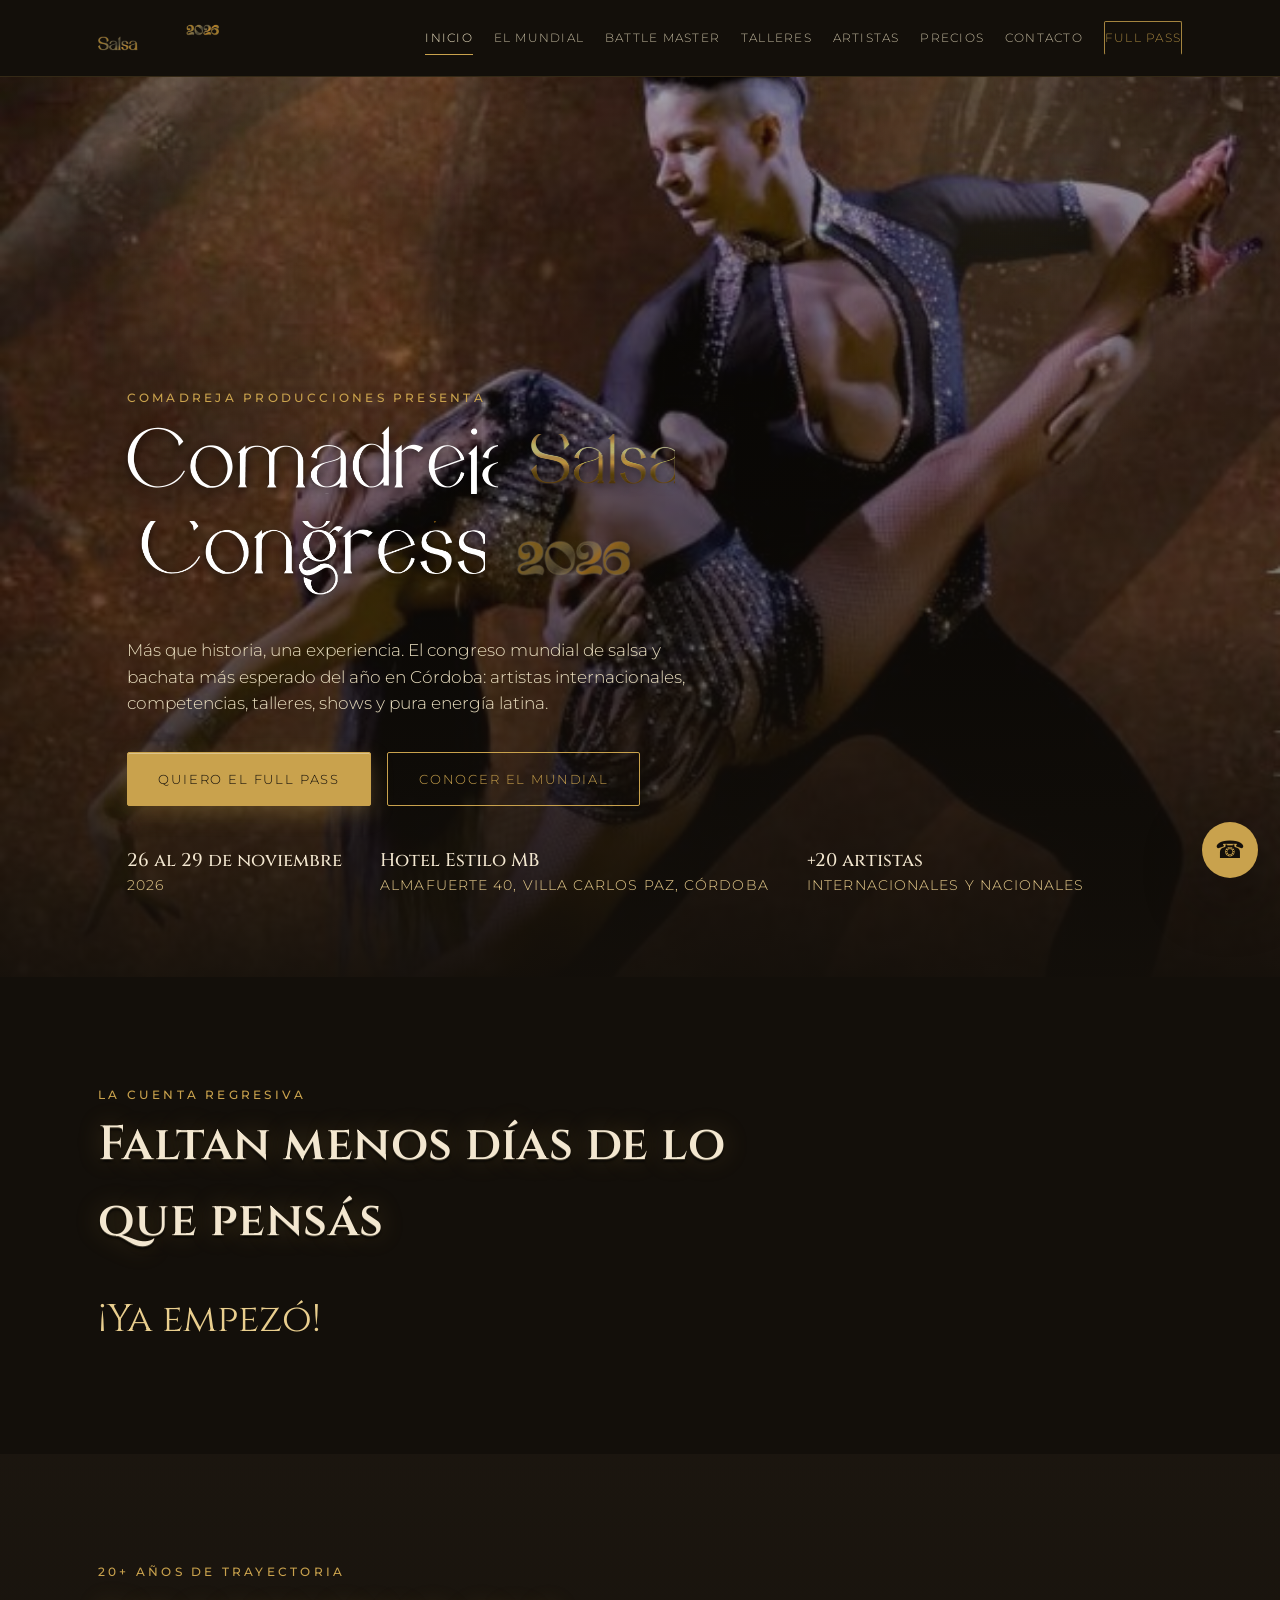
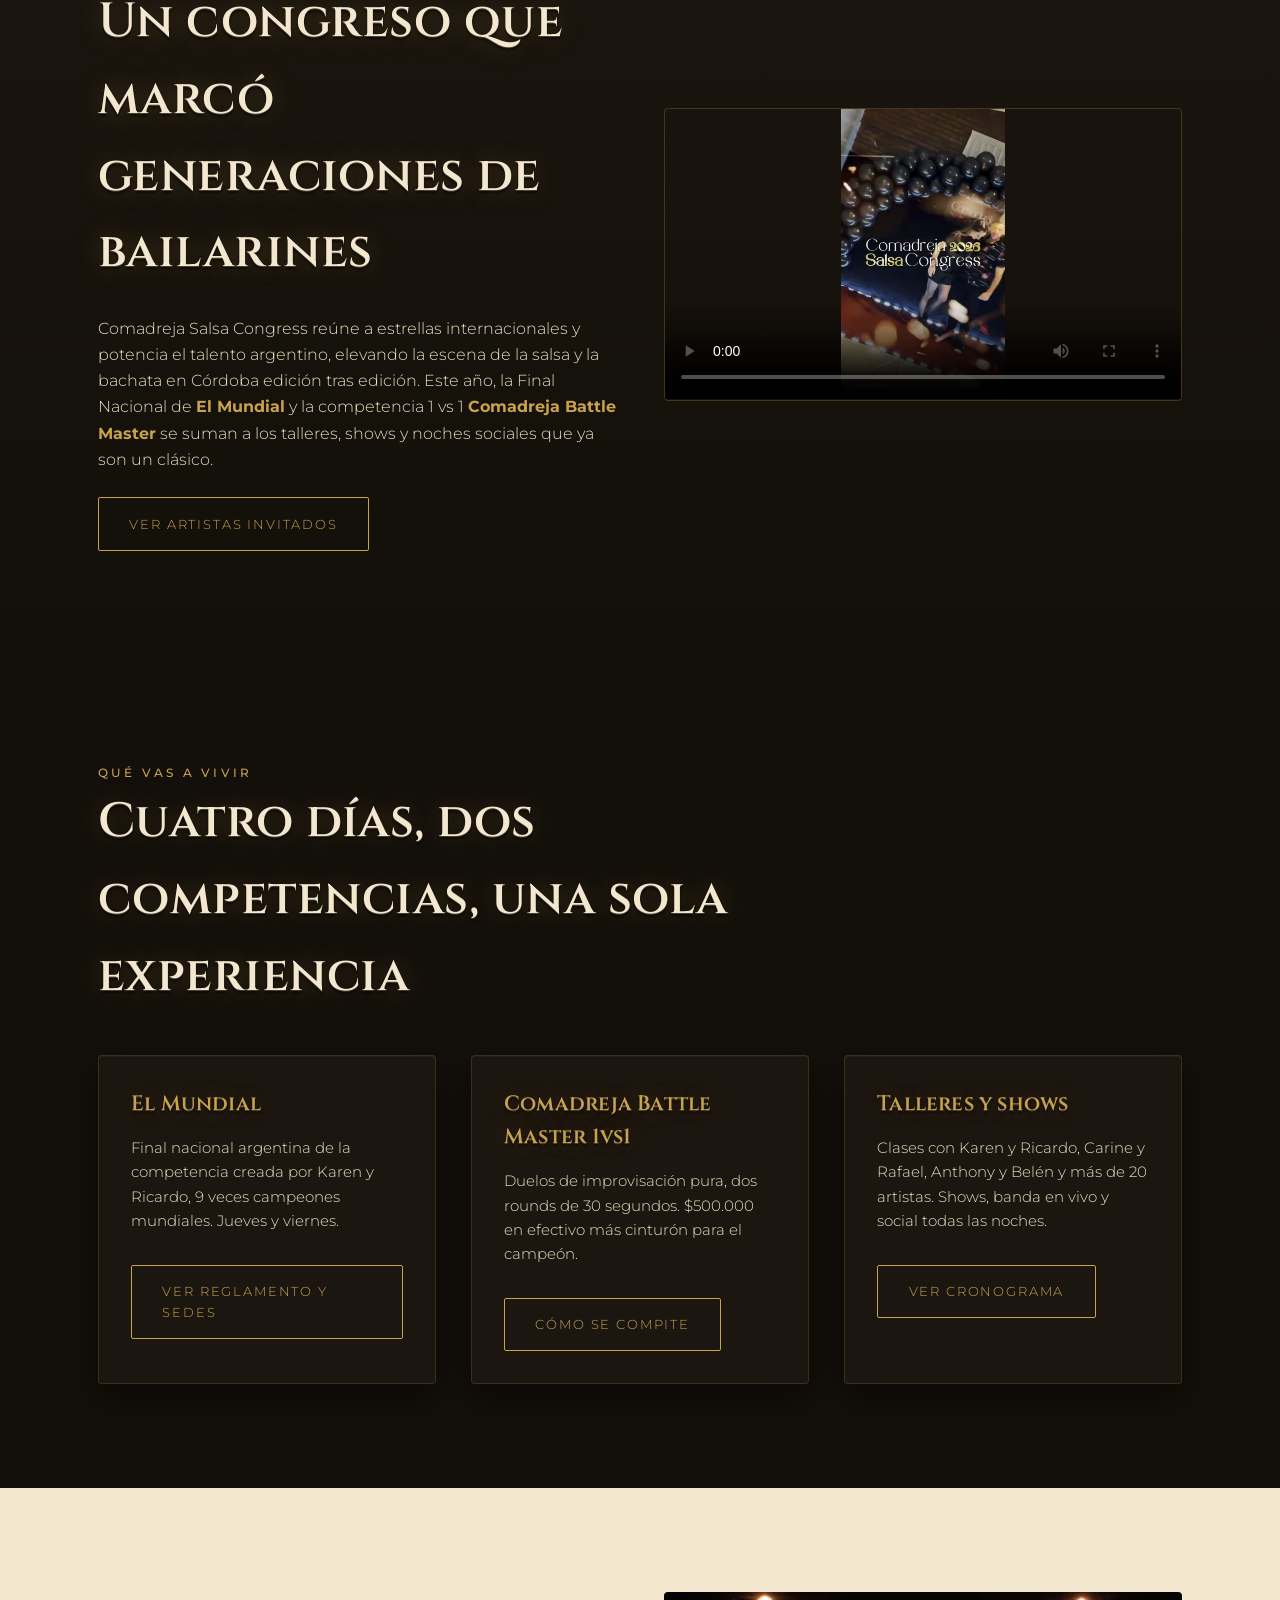
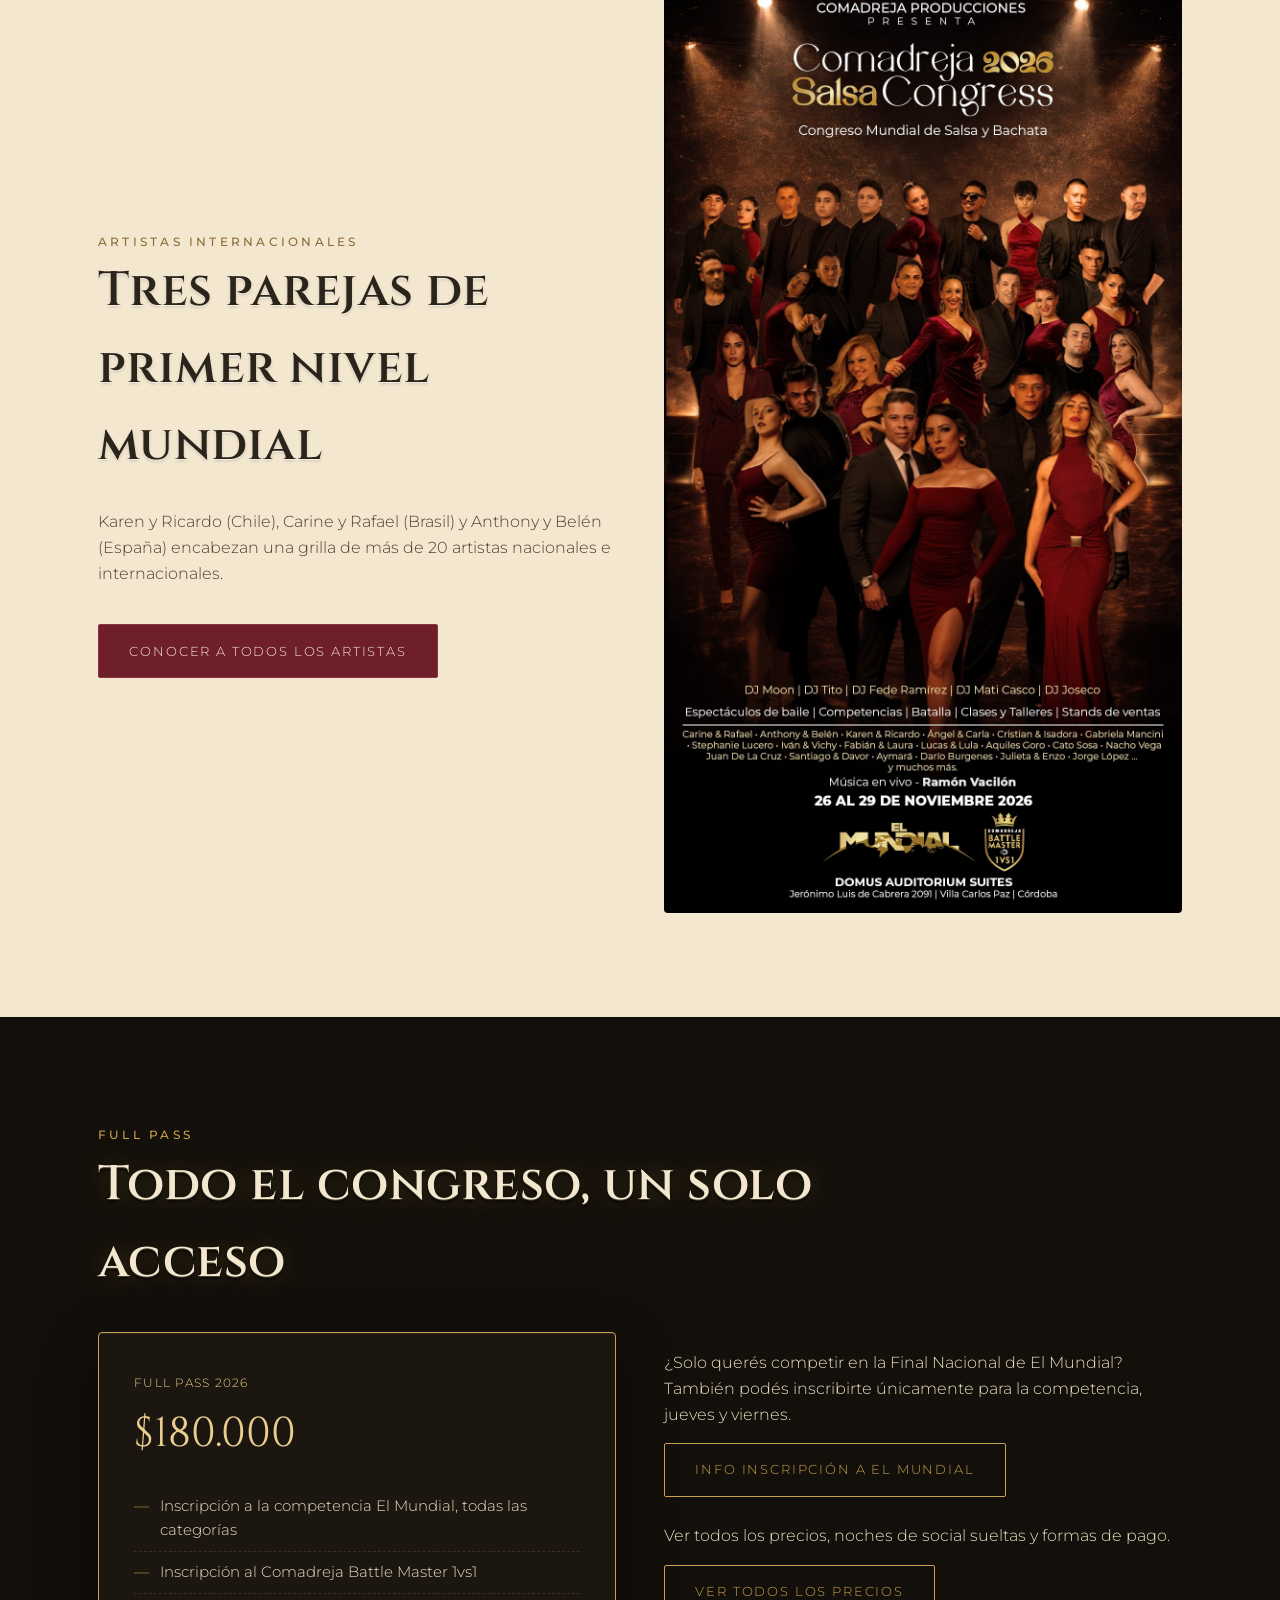
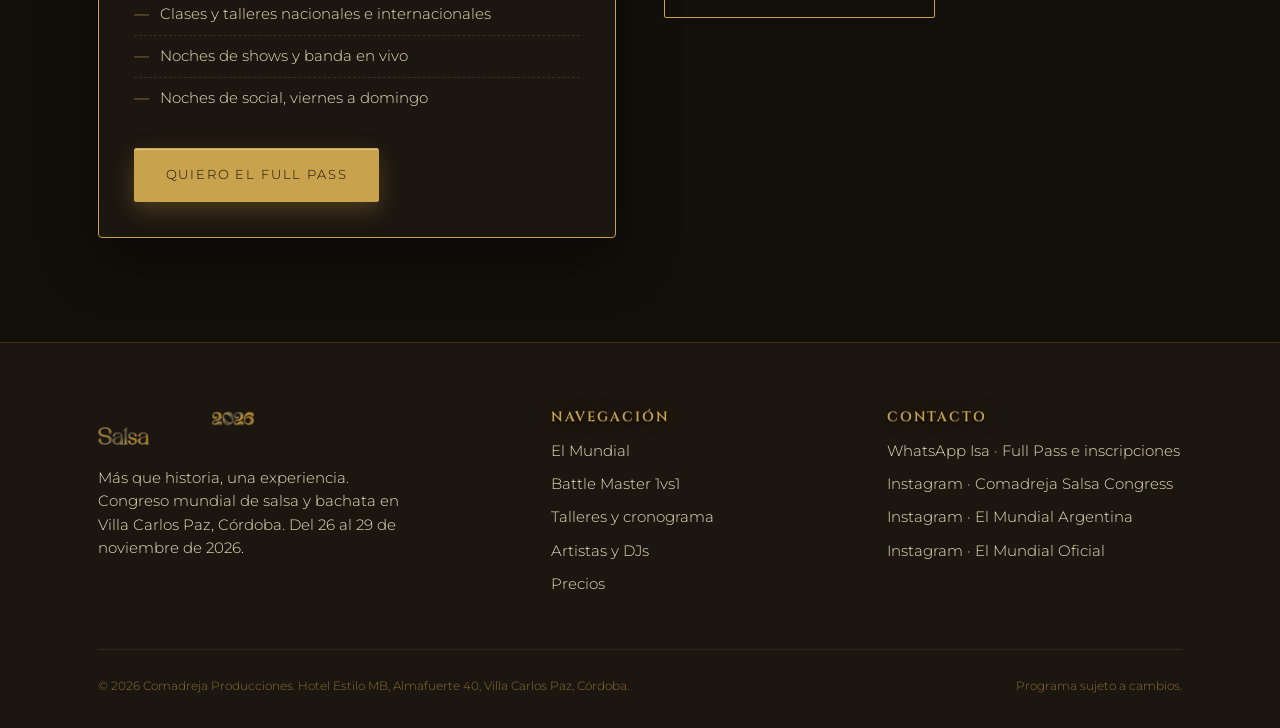
==== commit e57113fe: "Full logo wordmark in hero, fix hero framing, YouTube facade, content fixes - H1 now uses all four l" ====
--- a/index.html
+++ b/index.html
@@ -31,7 +31,13 @@
   <div class="spotlights"></div>
   <div class="hero-inner">
     <span class="eyebrow">Comadreja Producciones presenta</span>
-    <h1>Comadreja <img src="assets/img/logo-salsa.png" alt="Salsa" class="h1-mark"> Congress <img src="assets/img/logo-2026.png" alt="2026" class="h1-mark h1-mark-2026"></h1>
+    <h1 class="h1-logo">
+      <span class="sr-only">Comadreja Salsa Congress 2026</span>
+      <img src="assets/img/logo-comadreja.png" alt="" class="h1-mark h1-mark-comadreja">
+      <img src="assets/img/logo-salsa.png" alt="" class="h1-mark h1-mark-salsa">
+      <img src="assets/img/logo-congress.png" alt="" class="h1-mark h1-mark-congress">
+      <img src="assets/img/logo-2026.png" alt="" class="h1-mark h1-mark-2026">
+    </h1>
     <p class="hero-sub">Más que historia, una experiencia. El congreso mundial de salsa y bachata más esperado del año en Córdoba: artistas internacionales, competencias, talleres, shows y pura energía latina.</p>
     <div class="btn-row">
       <a href="https://wa.me/5493512066467?text=Hola%20Isa%21%20Quiero%20acceder%20al%20FULL%20PASS%20del%20Comadreja%20Salsa%20Congress%202026." class="btn btn-solid" target="_blank" rel="noopener">Quiero el Full Pass</a>
--- a/css/styles.css
+++ b/css/styles.css
@@ -126,7 +126,7 @@
 /* hero */
 .hero{
   min-height:100vh;display:flex;align-items:flex-end;
-  background-size:cover;background-position:center;position:relative;
+  background-size:cover;background-position:center 20%;position:relative;
   padding:8rem 0 5rem;
 }
 .hero::before{
@@ -136,8 +136,13 @@
 .hero-inner{position:relative;z-index:2;max-width:1180px;margin:0 auto;padding:0 6vw;width:100%}
 .hero .eyebrow{margin-bottom:1rem;display:block}
 .hero h1{font-size:clamp(2.6rem,7vw,5.2rem);line-height:1.02;max-width:820px}
-.h1-mark{display:inline-block;height:.72em;width:auto;vertical-align:middle;margin:0 .02em;translate:0 -.08em;filter:drop-shadow(0 3px 3px rgba(0,0,0,.5))}
-.h1-mark-2026{height:.56em}
+.sr-only{position:absolute;width:1px;height:1px;padding:0;margin:-1px;overflow:hidden;clip:rect(0,0,0,0);white-space:nowrap;border:0}
+.h1-logo{display:flex;flex-wrap:wrap;align-items:center;gap:.32em .38em}
+.h1-mark{display:block;width:auto;filter:drop-shadow(0 3px 4px rgba(0,0,0,.55))}
+.h1-mark-comadreja{height:.85em}
+.h1-mark-congress{height:.89em}
+.h1-mark-salsa{height:.59em}
+.h1-mark-2026{height:.44em}
 .hero-sub{max-width:560px;color:var(--cream-2);font-size:1.05rem;margin:1.2rem 0 2.2rem}
 .hero-meta{display:flex;gap:2.4rem;flex-wrap:wrap;margin-top:2.5rem;font-size:.85rem;color:var(--gold-light);text-transform:uppercase;letter-spacing:.08em}
 .hero-meta b{display:block;font-family:'Cinzel',serif;font-size:1.15rem;color:var(--cream);font-weight:500;text-transform:none;letter-spacing:0}
@@ -217,8 +222,11 @@
 .slot{display:flex;gap:1rem;padding:.5rem 0;border-bottom:1px solid rgba(201,162,77,.12);font-size:.94rem}
 .slot time{color:var(--gold-light);min-width:64px;font-family:'Cinzel',serif}
 .workshop-list{list-style:none;margin:0;padding:0}
-.workshop-list li{padding:.9rem 0;border-bottom:1px solid rgba(201,162,77,.14);font-size:.96rem;color:var(--cream-2)}
+.workshop-list li{padding:.9rem 0;border-bottom:1px solid rgba(201,162,77,.14);font-size:.96rem;color:var(--cream-2);display:flex;gap:1rem;align-items:center}
 .workshop-list b{color:var(--cream);font-weight:500}
+.workshop-list img{width:56px;height:56px;border-radius:50%;object-fit:cover;flex-shrink:0;border:1px solid rgba(201,162,77,.35)}
+.workshop-list a{color:var(--gold-light);white-space:nowrap}
+.workshop-list a:hover{color:var(--gold)}
 
 /* sede list */
 .sede-list{list-style:none;margin:0;padding:0;display:grid;grid-template-columns:repeat(2,1fr);gap:.6rem 2rem}
@@ -257,6 +265,19 @@
 /* video */
 .video-wrap{border:1px solid rgba(201,162,77,.25);border-radius:4px;overflow:hidden}
 .video-wrap video,.video-wrap iframe{width:100%;display:block;aspect-ratio:16/9}
+.yt-facade{
+  aspect-ratio:16/9;background-size:cover;background-position:center;
+  position:relative;cursor:pointer;display:flex;align-items:center;justify-content:center;
+}
+.yt-facade::before{content:'';position:absolute;inset:0;background:rgba(19,15,10,.28);transition:background .2s}
+.yt-facade:hover::before{background:rgba(19,15,10,.12)}
+.yt-play{
+  position:relative;z-index:1;width:68px;height:68px;border-radius:50%;
+  background:rgba(19,15,10,.7);border:2px solid var(--gold);color:var(--gold-light);
+  display:flex;align-items:center;justify-content:center;font-size:1.4rem;padding-left:4px;
+  transition:transform .2s,background .2s;
+}
+.yt-facade:hover .yt-play{transform:scale(1.08);background:var(--gold);color:var(--ink)}
 
 .tag{
   display:inline-block;border:1px solid var(--gold-dim);color:var(--gold-light);
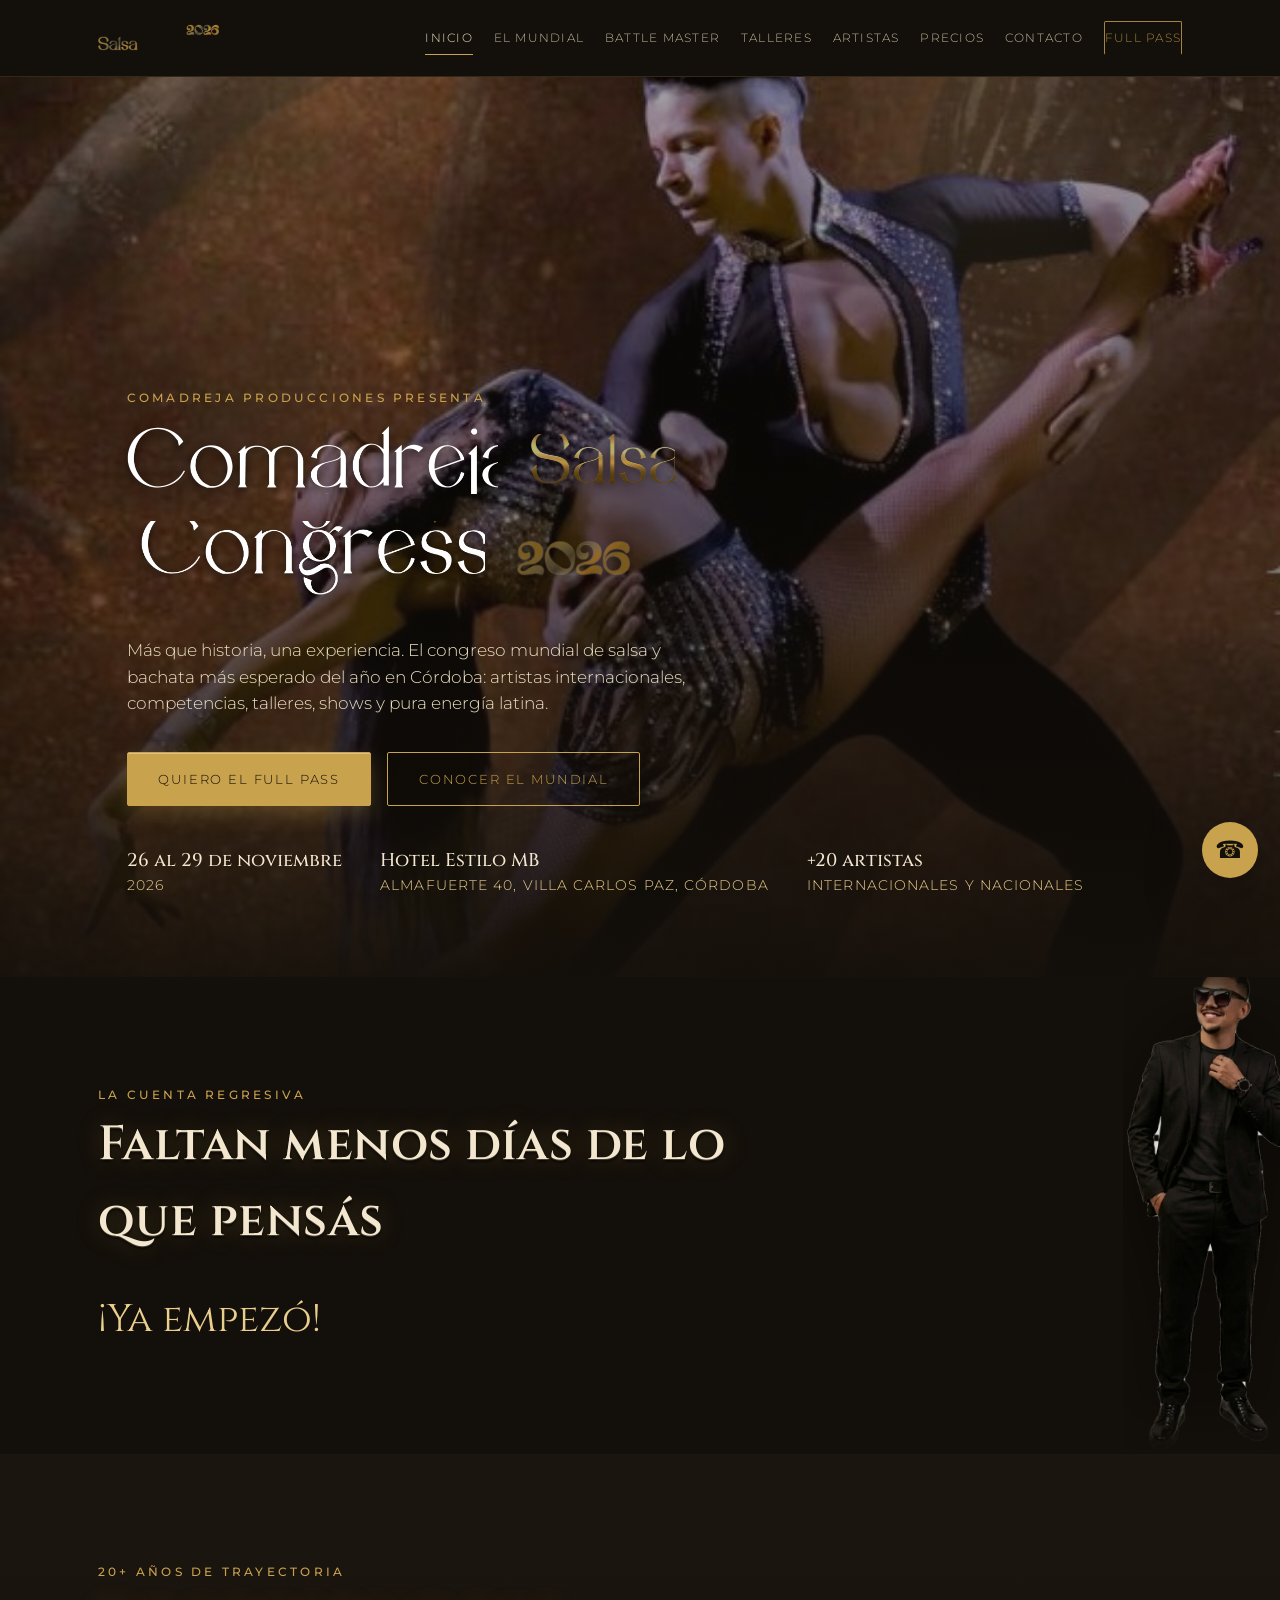
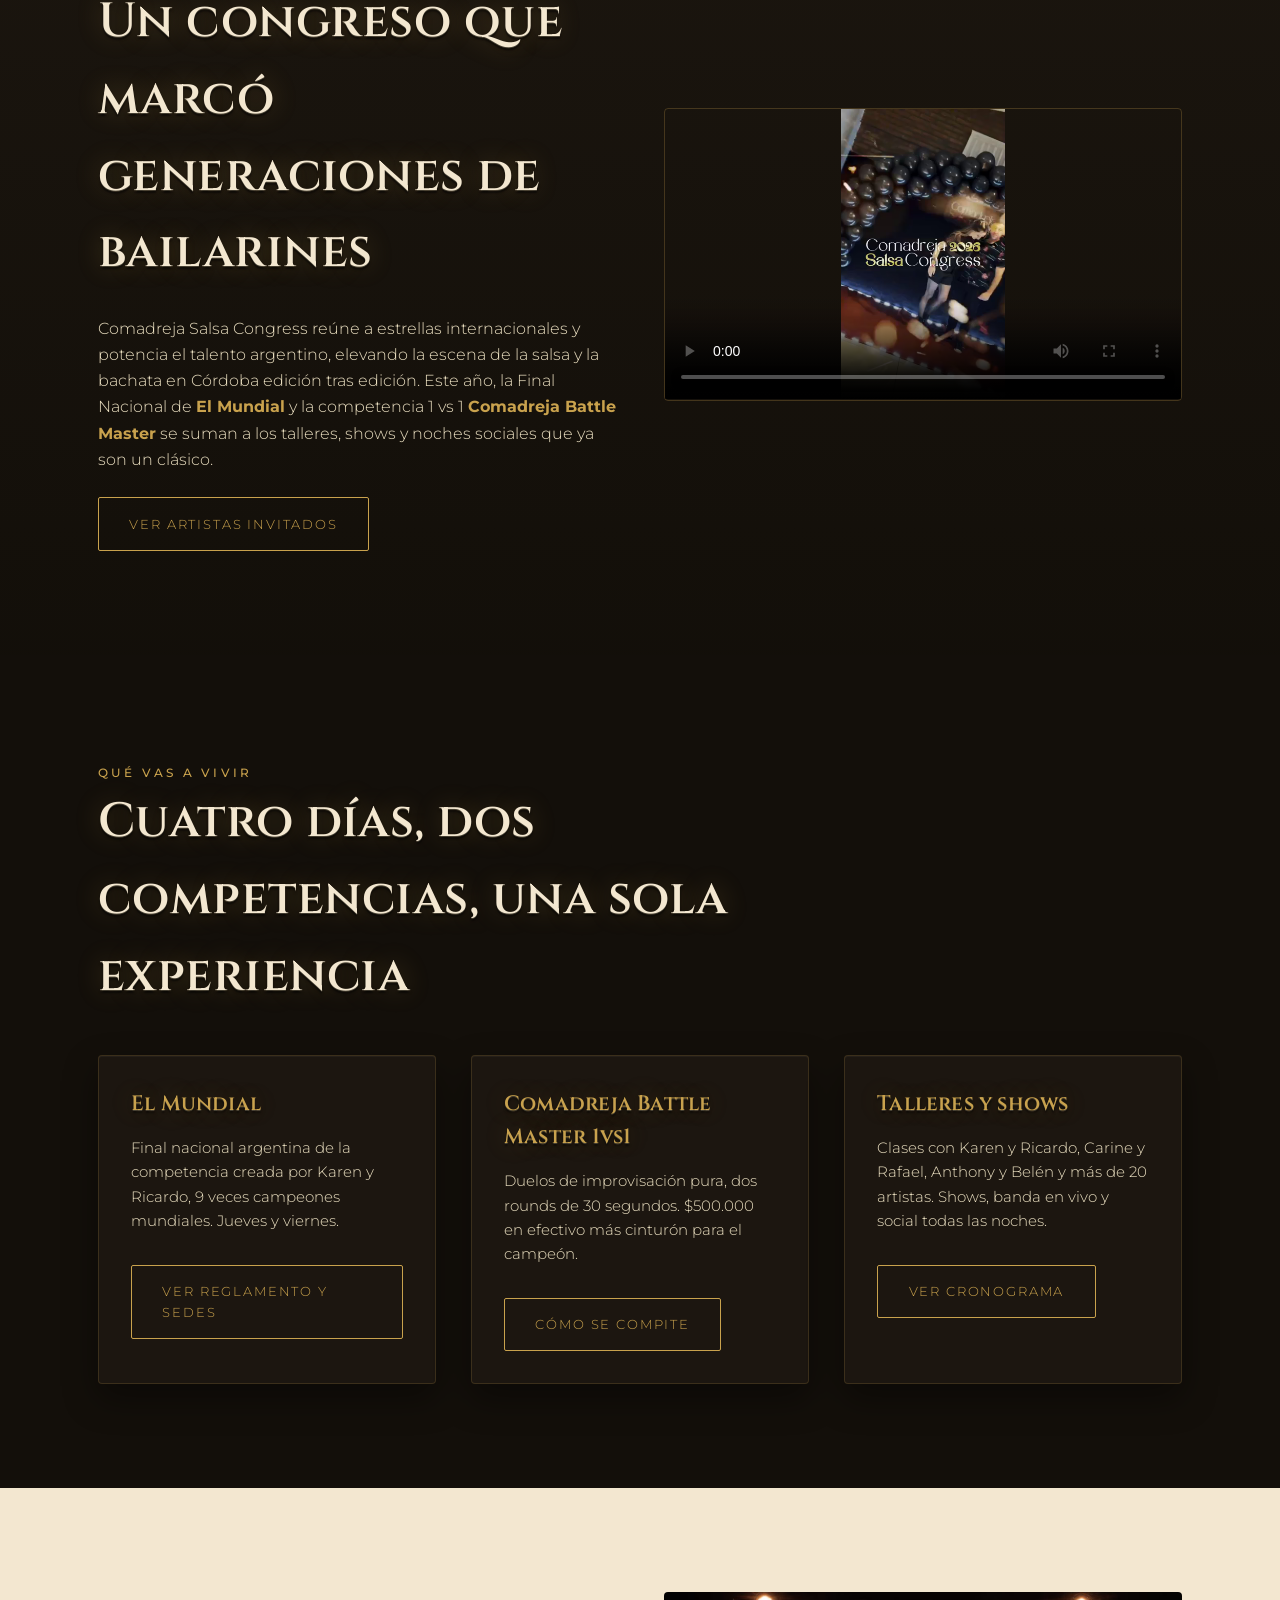
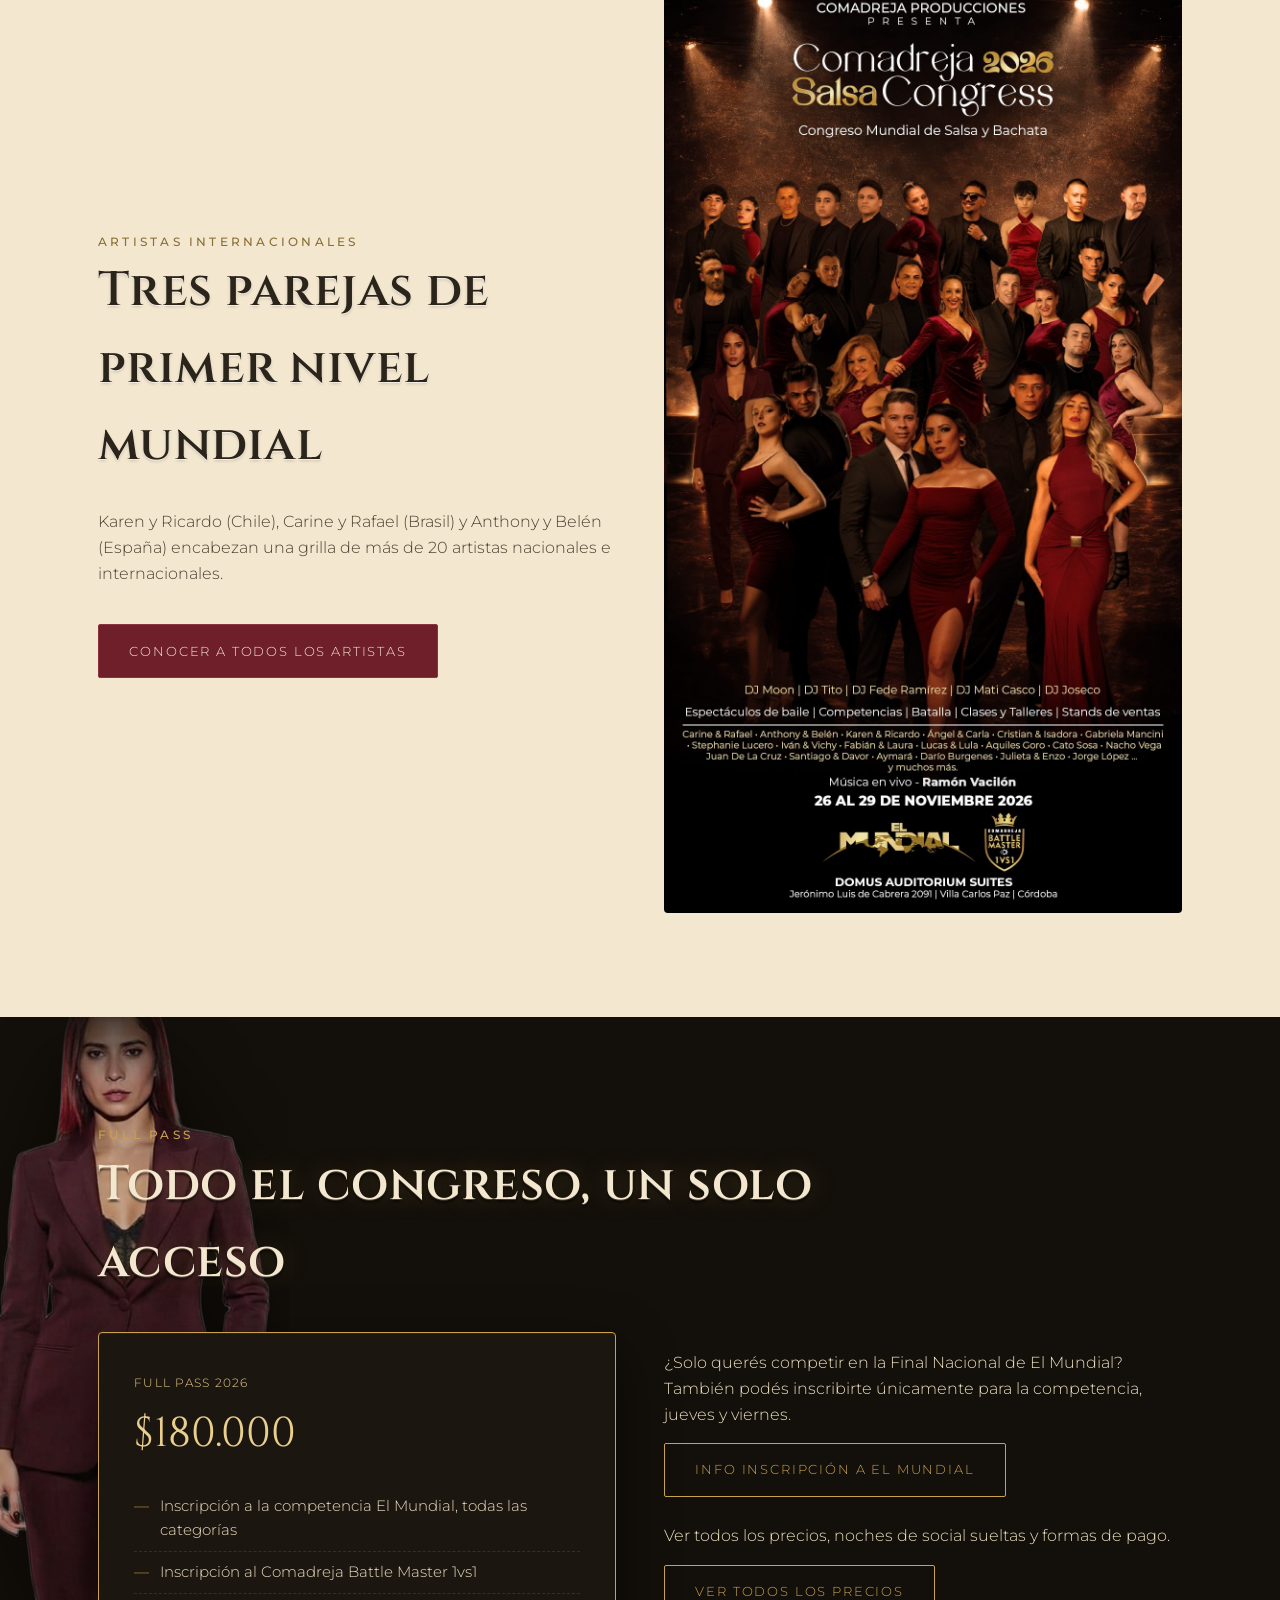
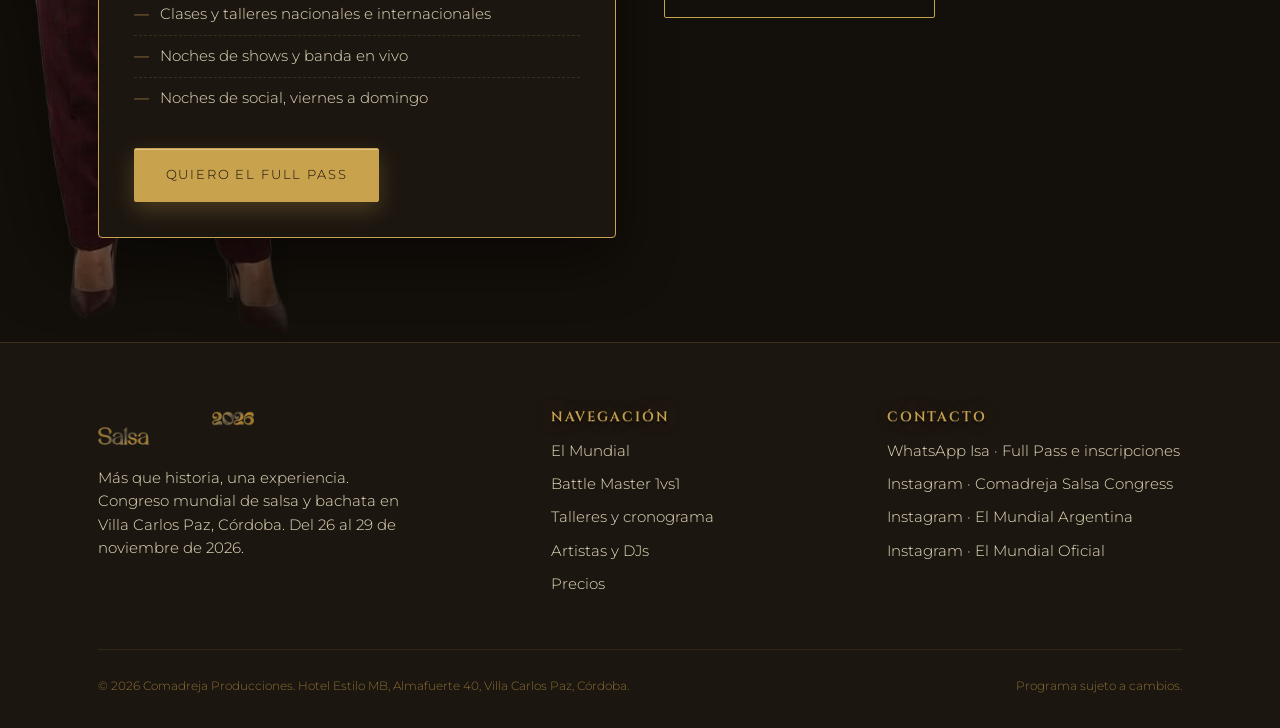
==== commit db41de3e: "Add decorative background figures across every page Processes the photos from COMA_FOTOS.zip into tr" ====
--- a/index.html
+++ b/index.html
@@ -52,6 +52,7 @@
 </section>
 
 <section class="section">
+  <img src="assets/img/decor/decor-01.png" alt="" class="decor-figure decor-right">
   <div class="container">
     <span class="eyebrow">La cuenta regresiva</span>
     <h2 class="kicker-title">Faltan menos días de lo que pensás</h2>
@@ -118,6 +119,7 @@
 </section>
 
 <section class="section">
+  <img src="assets/img/decor/decor-07.png" alt="" class="decor-figure decor-left">
   <div class="container">
     <span class="eyebrow">Full Pass</span>
     <h2 class="kicker-title">Todo el congreso, un solo acceso</h2>
--- a/css/styles.css
+++ b/css/styles.css
@@ -54,7 +54,7 @@
   color:var(--gold);
   font-weight:500;
 }
-.container{max-width:1180px;margin:0 auto;padding:0 clamp(20px,6vw,48px)}
+.container{max-width:1180px;margin:0 auto;padding:0 clamp(20px,6vw,48px);position:relative;z-index:1}
 section{position:relative}
 .gold{color:var(--gold)}
 .wine{color:var(--wine-light)}
@@ -156,6 +156,19 @@
 .spotlights::before{left:2%;transform:rotate(8deg)}
 .spotlights::after{right:2%;transform:rotate(-8deg)}
 
+/* decorative figures */
+.section{overflow:hidden}
+.decor-figure{
+  position:absolute;bottom:0;z-index:0;pointer-events:none;
+  height:104%;width:auto;max-width:none;
+  opacity:.85;filter:drop-shadow(0 25px 45px rgba(0,0,0,.55));
+  -webkit-mask-image:linear-gradient(180deg,transparent 0,#000 12%,#000 88%,transparent 100%);
+  mask-image:linear-gradient(180deg,transparent 0,#000 12%,#000 88%,transparent 100%);
+}
+.decor-figure.decor-left{left:-1.5vw}
+.decor-figure.decor-right{right:-1.5vw}
+@media (max-width:1150px){.decor-figure{display:none}}
+
 /* sections */
 .section{padding:6.5rem 0}
 .section-tight{padding:4rem 0}
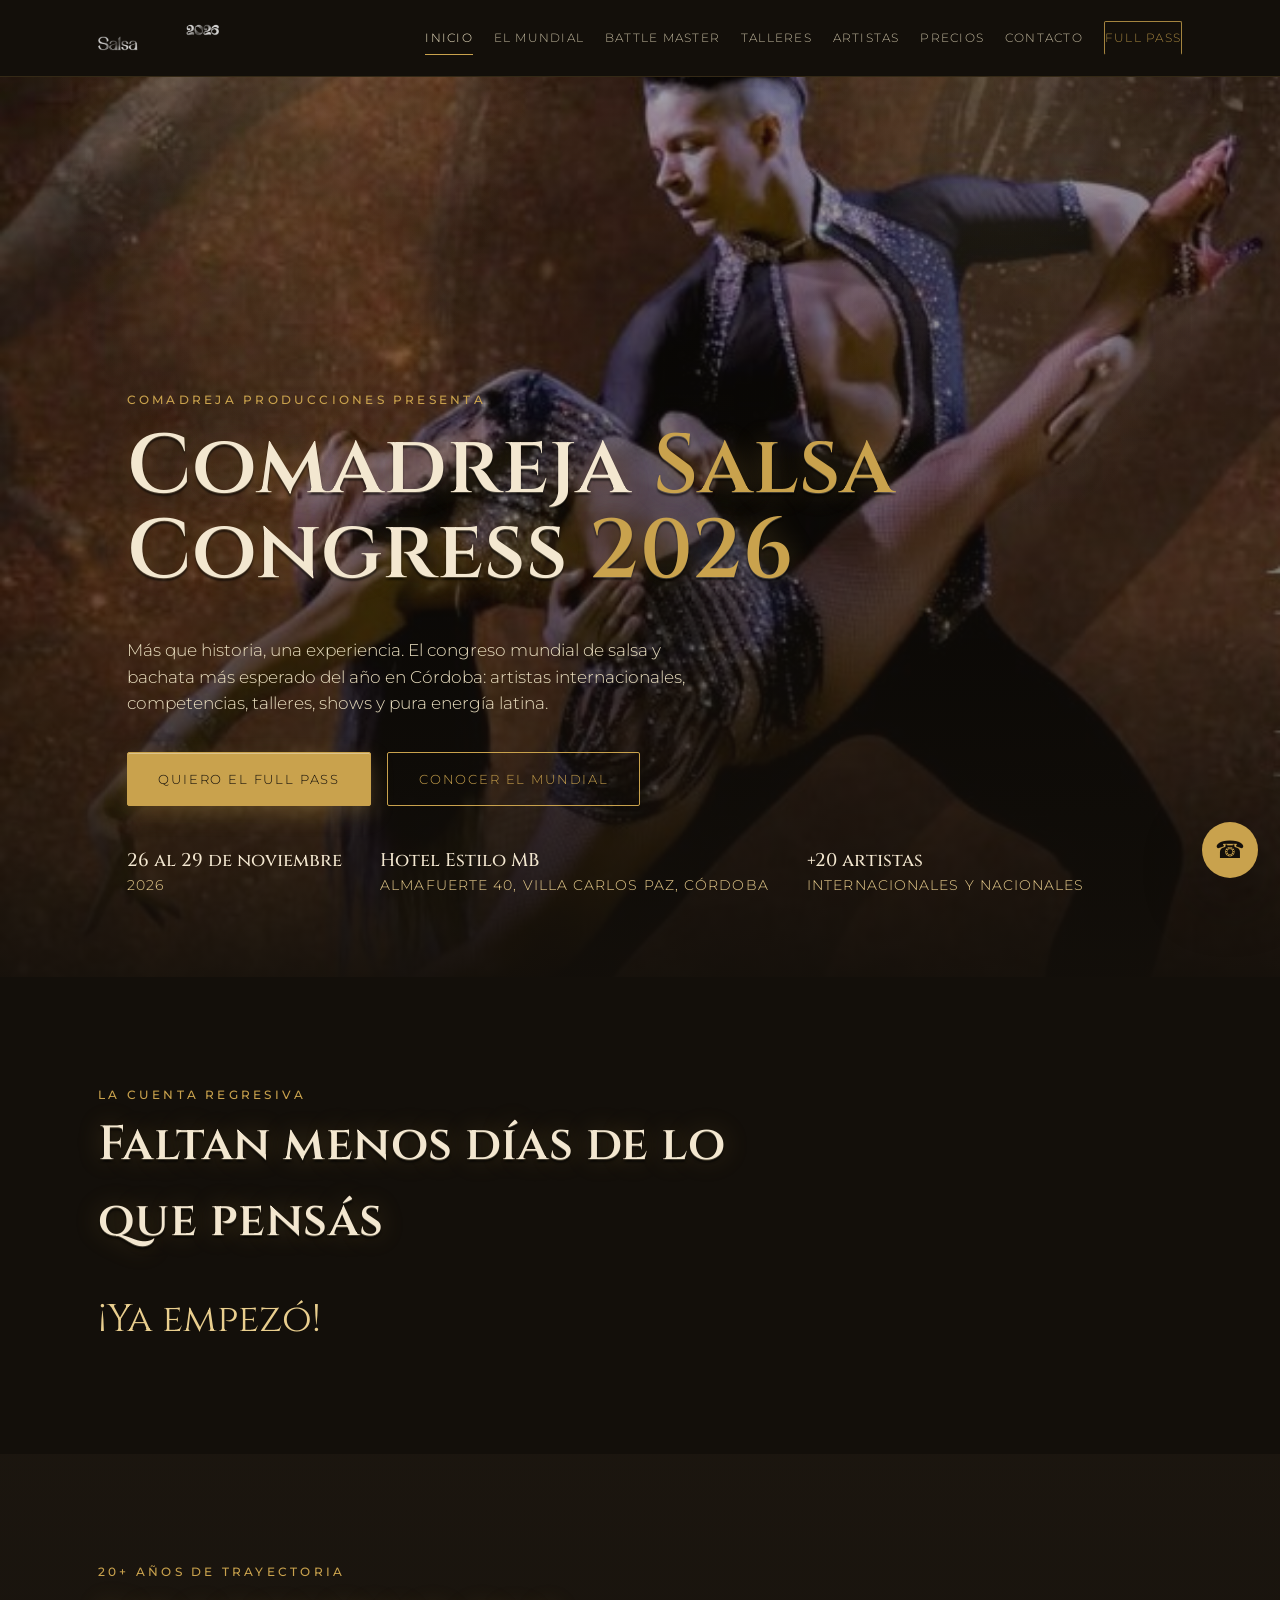
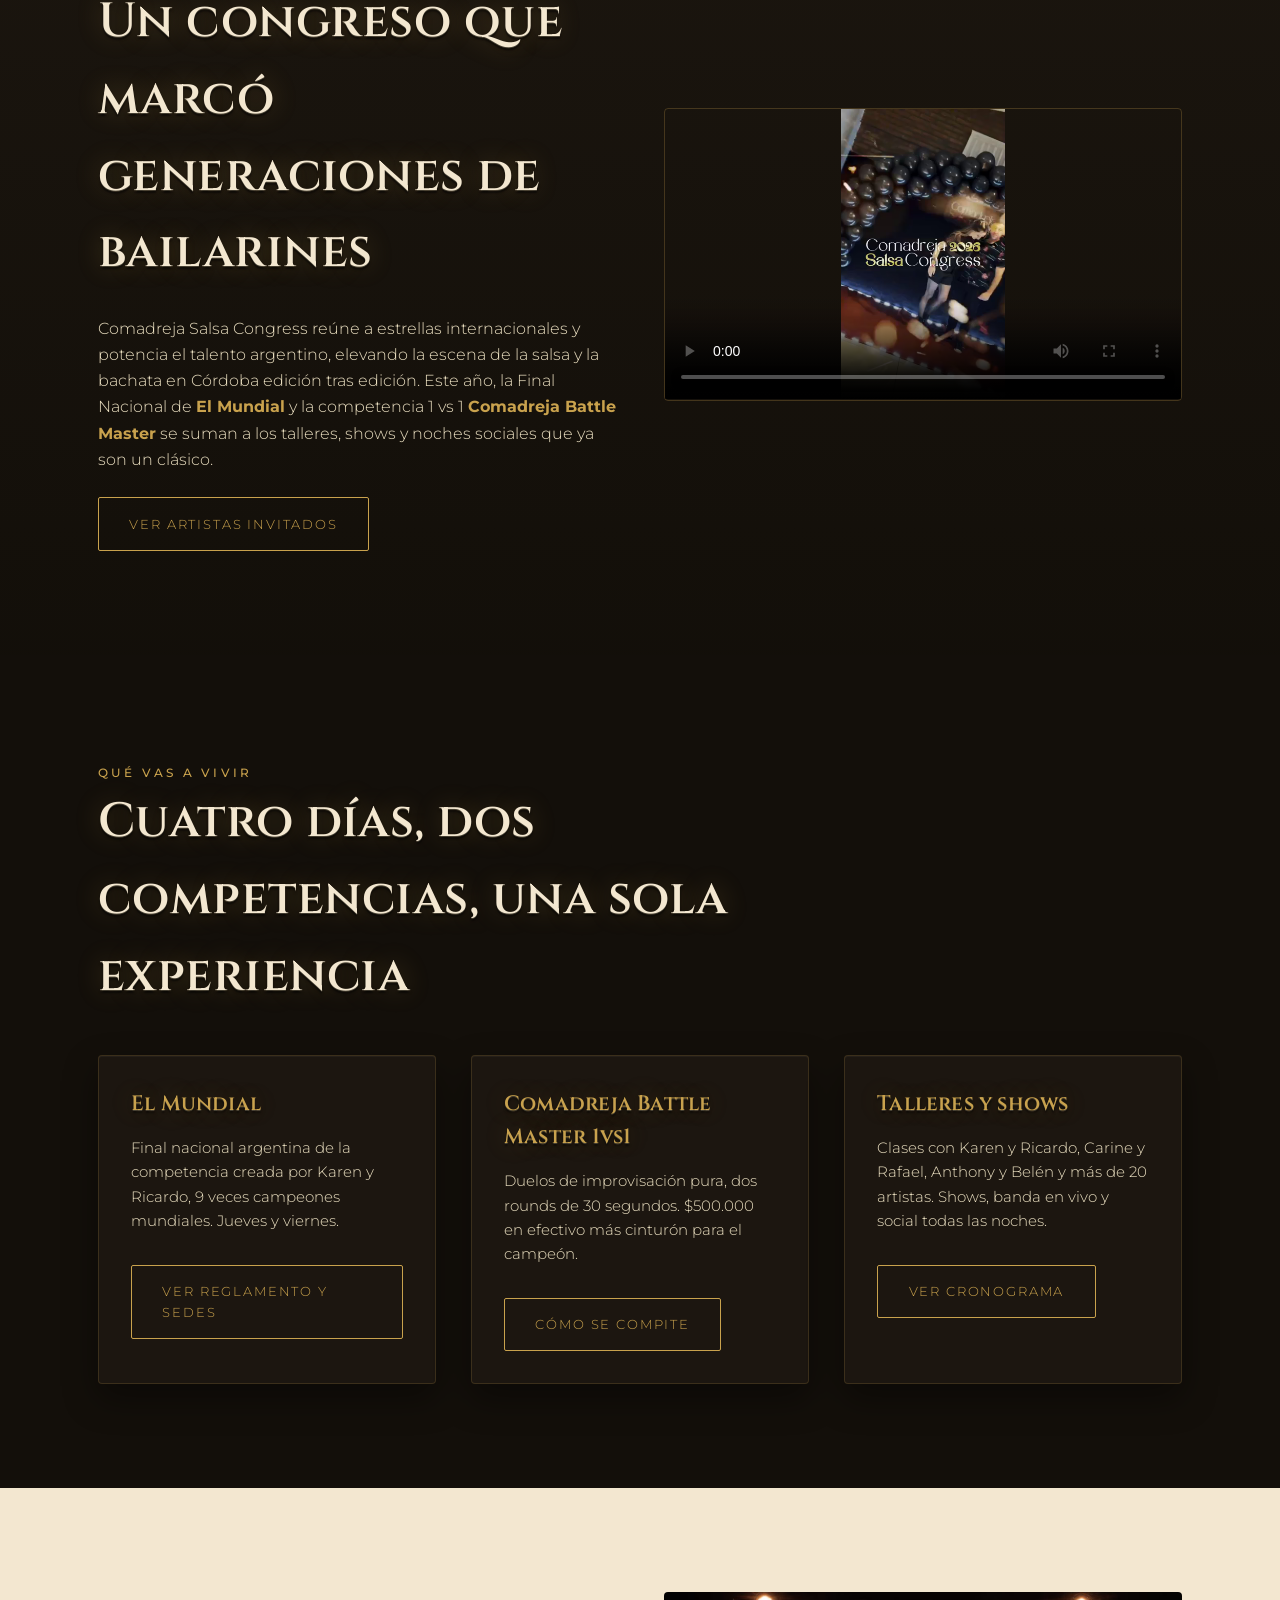
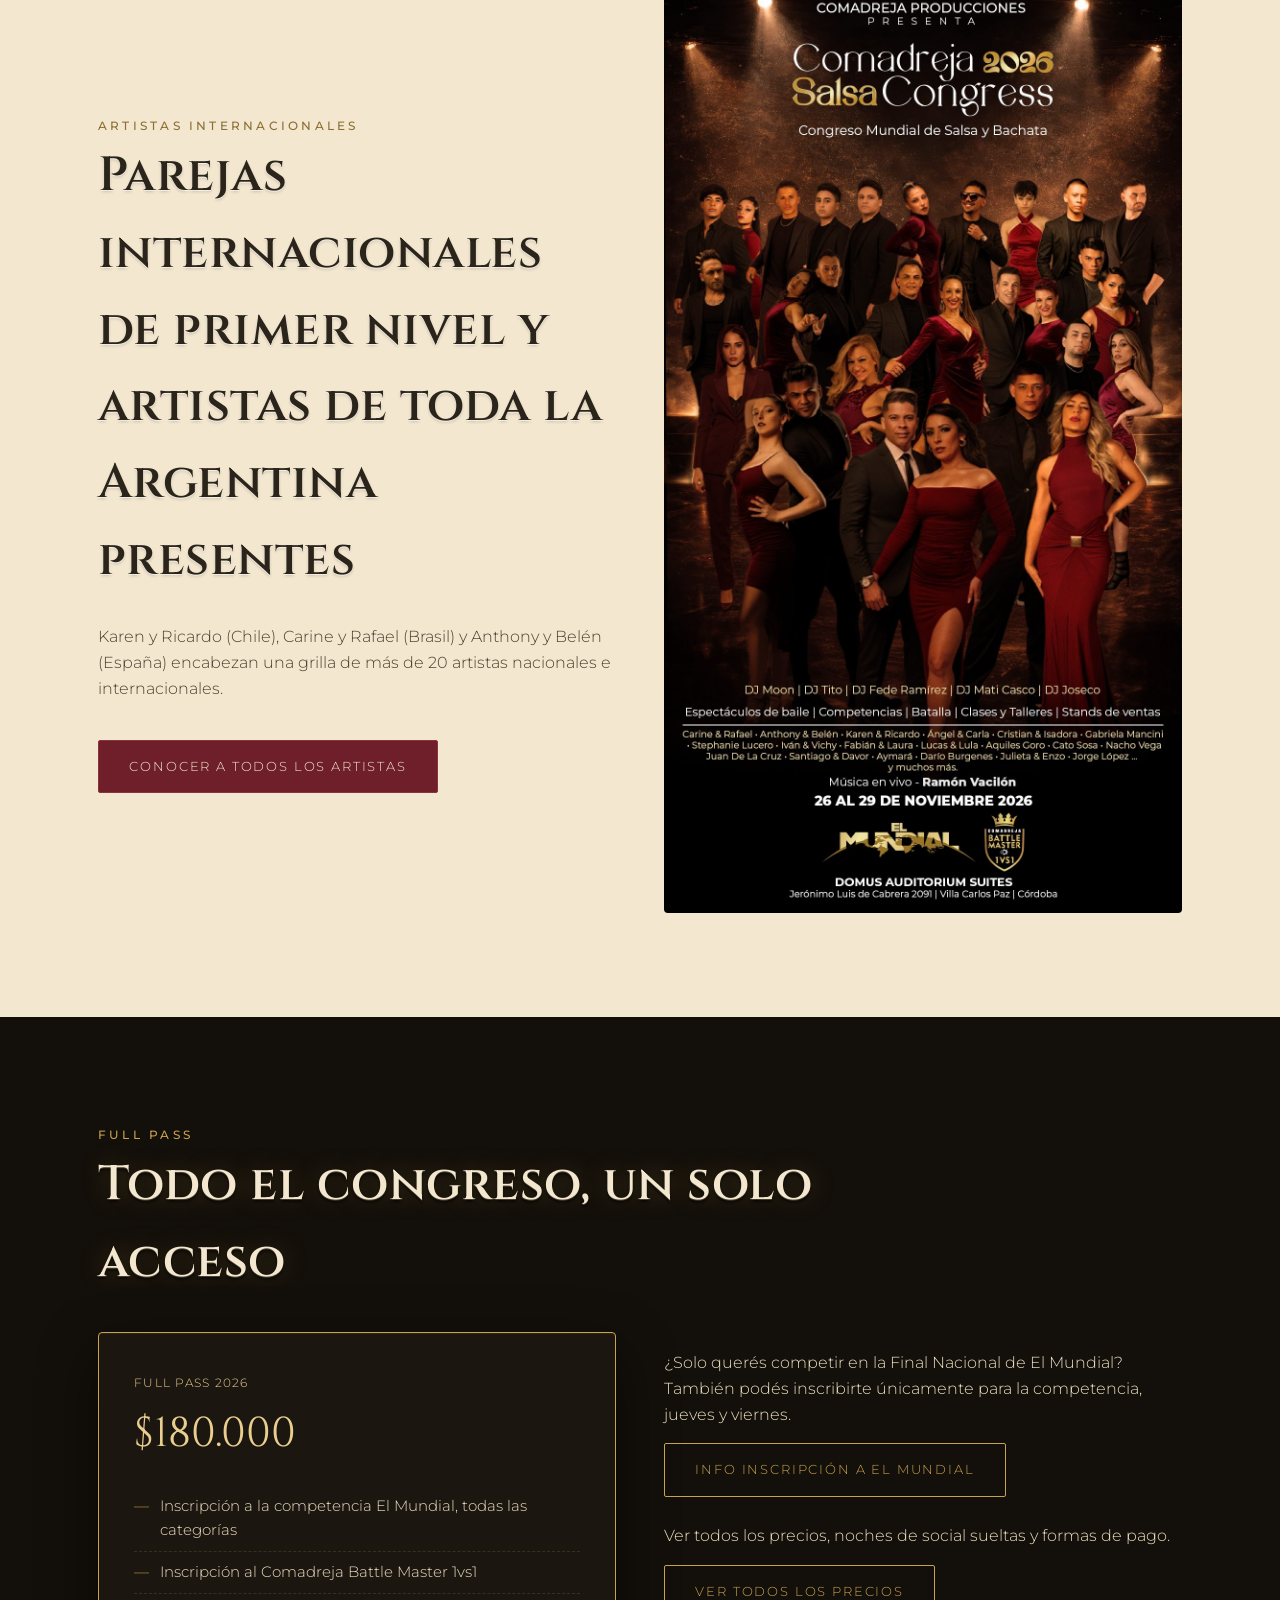
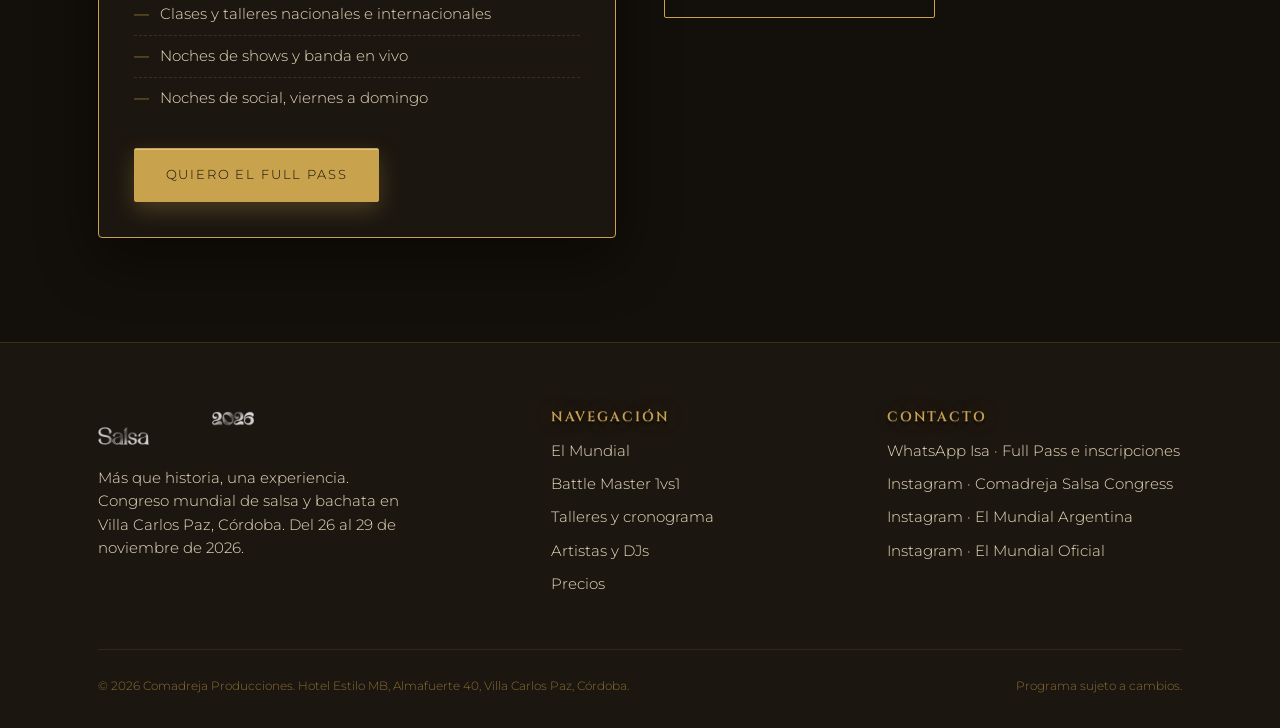
==== commit dcfcd8a3: "Apply second round of user corrections - Remove all decorative background figures site-wide (didn't " ====
--- a/index.html
+++ b/index.html
@@ -31,13 +31,7 @@
   <div class="spotlights"></div>
   <div class="hero-inner">
     <span class="eyebrow">Comadreja Producciones presenta</span>
-    <h1 class="h1-logo">
-      <span class="sr-only">Comadreja Salsa Congress 2026</span>
-      <img src="assets/img/logo-comadreja.png" alt="" class="h1-mark h1-mark-comadreja">
-      <img src="assets/img/logo-salsa.png" alt="" class="h1-mark h1-mark-salsa">
-      <img src="assets/img/logo-congress.png" alt="" class="h1-mark h1-mark-congress">
-      <img src="assets/img/logo-2026.png" alt="" class="h1-mark h1-mark-2026">
-    </h1>
+    <h1>Comadreja <span class="gold">Salsa</span> Congress <span class="gold">2026</span></h1>
     <p class="hero-sub">Más que historia, una experiencia. El congreso mundial de salsa y bachata más esperado del año en Córdoba: artistas internacionales, competencias, talleres, shows y pura energía latina.</p>
     <div class="btn-row">
       <a href="https://wa.me/5493512066467?text=Hola%20Isa%21%20Quiero%20acceder%20al%20FULL%20PASS%20del%20Comadreja%20Salsa%20Congress%202026." class="btn btn-solid" target="_blank" rel="noopener">Quiero el Full Pass</a>
@@ -52,7 +46,6 @@
 </section>
 
 <section class="section">
-  <img src="assets/img/decor/decor-01.png" alt="" class="decor-figure decor-right">
   <div class="container">
     <span class="eyebrow">La cuenta regresiva</span>
     <h2 class="kicker-title">Faltan menos días de lo que pensás</h2>
@@ -109,7 +102,7 @@
     <div class="split">
       <div>
         <span class="eyebrow">Artistas internacionales</span>
-        <h2 class="kicker-title">Tres parejas de primer nivel mundial</h2>
+        <h2 class="kicker-title">Parejas internacionales de primer nivel y artistas de toda la Argentina presentes</h2>
         <p class="lede">Karen y Ricardo (Chile), Carine y Rafael (Brasil) y Anthony y Belén (España) encabezan una grilla de más de 20 artistas nacionales e internacionales.</p>
         <a href="artistas.html" class="btn btn-wine" style="margin-top:1.4rem">Conocer a todos los artistas</a>
       </div>
@@ -119,7 +112,6 @@
 </section>
 
 <section class="section">
-  <img src="assets/img/decor/decor-07.png" alt="" class="decor-figure decor-left">
   <div class="container">
     <span class="eyebrow">Full Pass</span>
     <h2 class="kicker-title">Todo el congreso, un solo acceso</h2>
--- a/css/styles.css
+++ b/css/styles.css
@@ -98,7 +98,8 @@
 
 @media (max-width:1080px){
   .nav-links{
-    position:fixed;inset:76px 0 0 0;background:var(--ink);
+    position:fixed;inset:76px 0 0 0;
+    background:linear-gradient(160deg,var(--ink) 0%,#241c10 55%,var(--ink) 100%);
     flex-direction:column;justify-content:flex-start;padding:2.5rem 8vw;gap:1.6rem;
     transform:translateX(100%);transition:transform .3s ease;
     overflow-y:auto;
@@ -161,7 +162,7 @@
 .decor-figure{
   position:absolute;bottom:0;z-index:0;pointer-events:none;
   height:104%;width:auto;max-width:none;
-  opacity:.85;filter:drop-shadow(0 25px 45px rgba(0,0,0,.55));
+  opacity:.9;filter:drop-shadow(0 0 34px rgba(201,162,77,.5)) drop-shadow(0 22px 38px rgba(0,0,0,.55));
   -webkit-mask-image:linear-gradient(180deg,transparent 0,#000 12%,#000 88%,transparent 100%);
   mask-image:linear-gradient(180deg,transparent 0,#000 12%,#000 88%,transparent 100%);
 }
@@ -186,6 +187,8 @@
 .kicker-title{font-size:clamp(1.9rem,4vw,3rem);max-width:720px}
 .lede{max-width:640px;color:var(--cream-2);font-size:1.02rem}
 .section-cream .lede{color:#4a4030}
+.section-cream .amount{color:#2B2416}
+.section-cream .price-list li{color:#4a4030}
 
 /* cards */
 .card{
@@ -237,7 +240,7 @@
 .workshop-list{list-style:none;margin:0;padding:0}
 .workshop-list li{padding:.9rem 0;border-bottom:1px solid rgba(201,162,77,.14);font-size:.96rem;color:var(--cream-2);display:flex;gap:1rem;align-items:center}
 .workshop-list b{color:var(--cream);font-weight:500}
-.workshop-list img{width:56px;height:56px;border-radius:50%;object-fit:cover;flex-shrink:0;border:1px solid rgba(201,162,77,.35)}
+.workshop-list img{width:56px;height:56px;border-radius:50%;object-fit:cover;object-position:50% 12%;flex-shrink:0;border:1px solid rgba(201,162,77,.35)}
 .workshop-list a{color:var(--gold-light);white-space:nowrap}
 .workshop-list a:hover{color:var(--gold)}
 
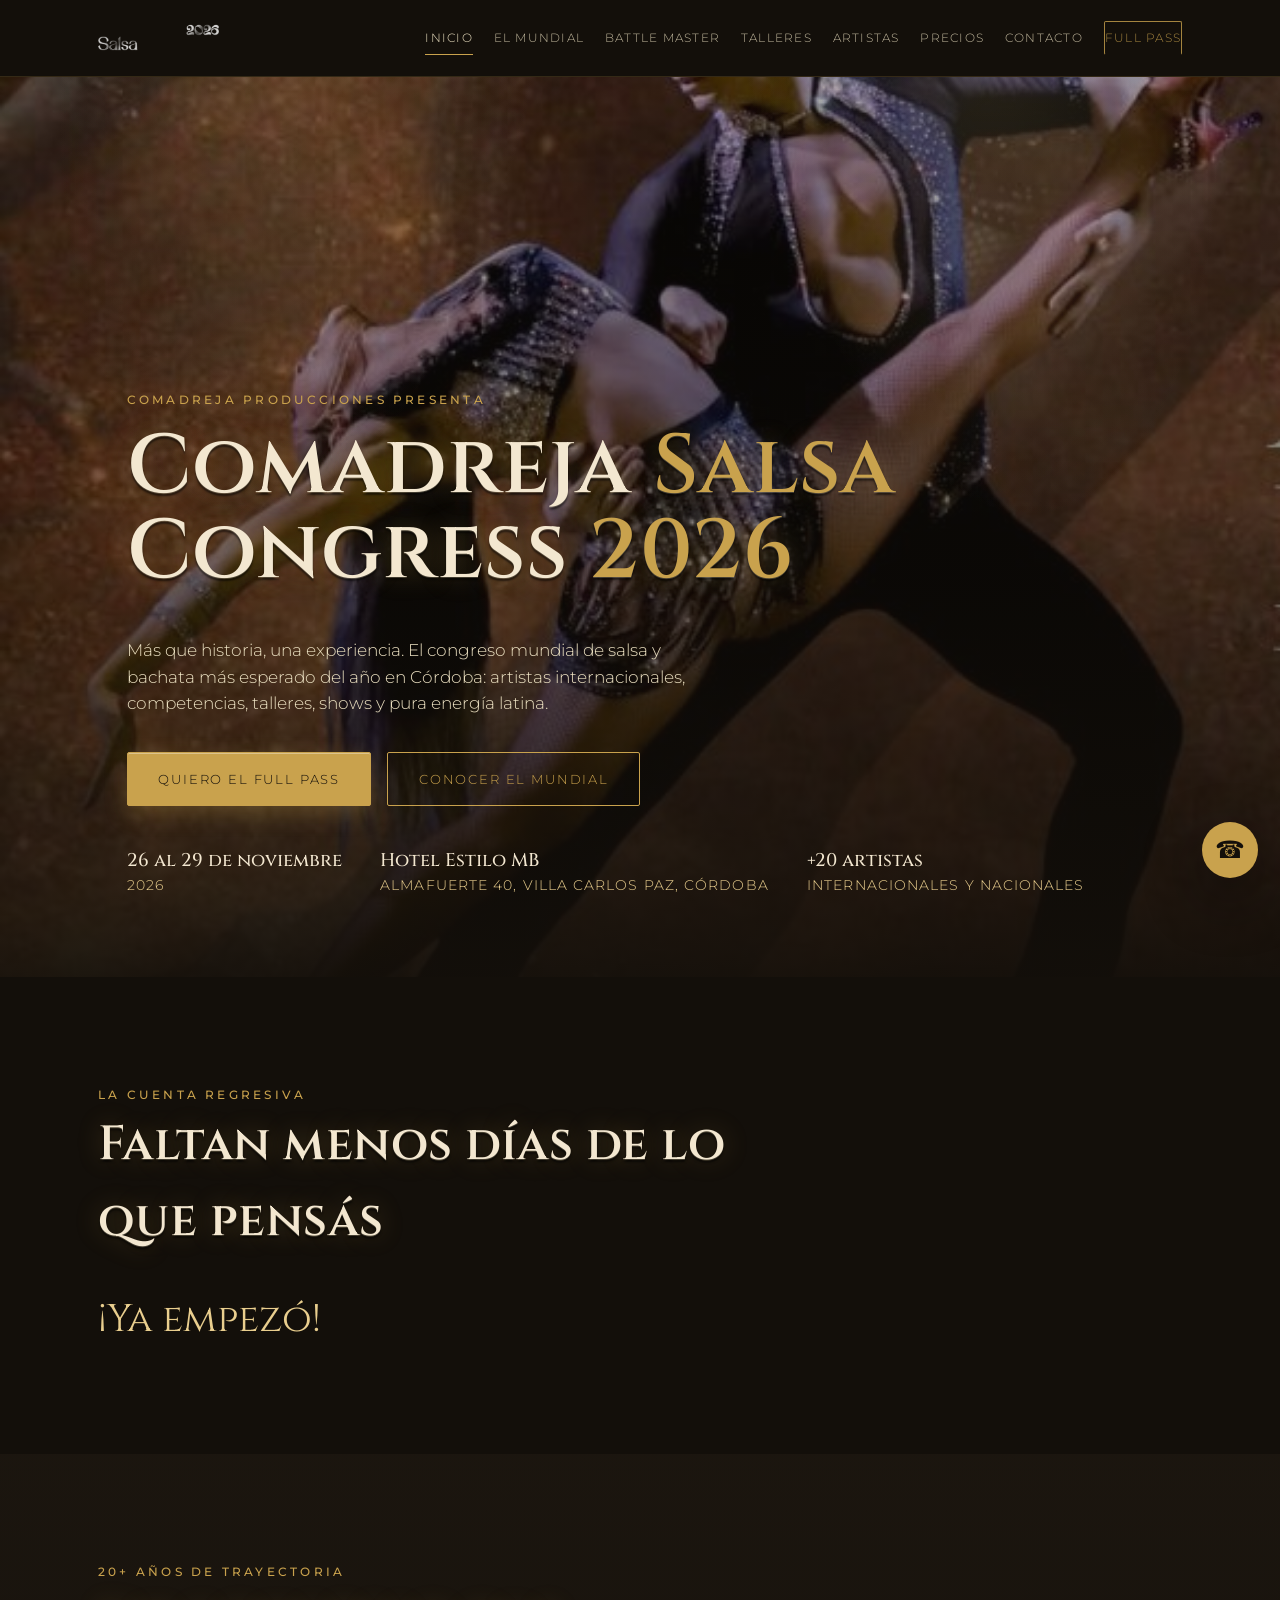
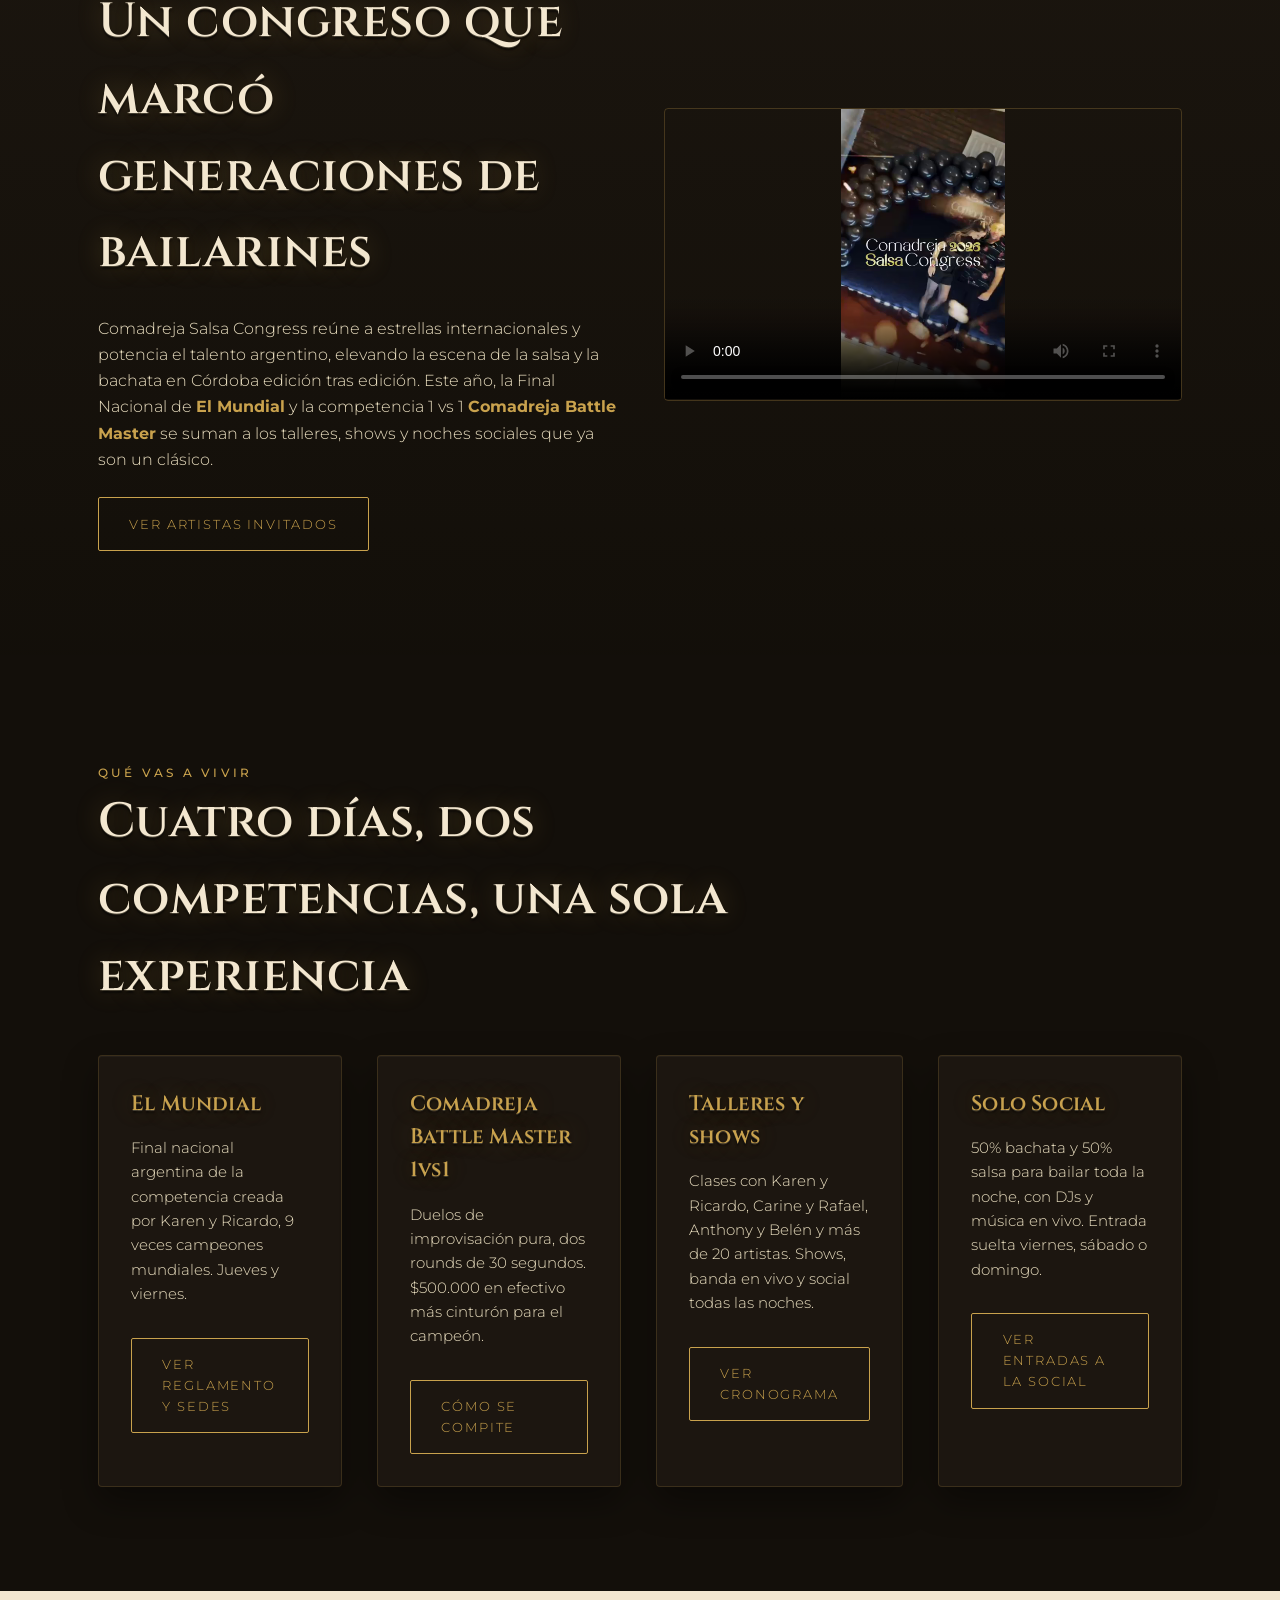
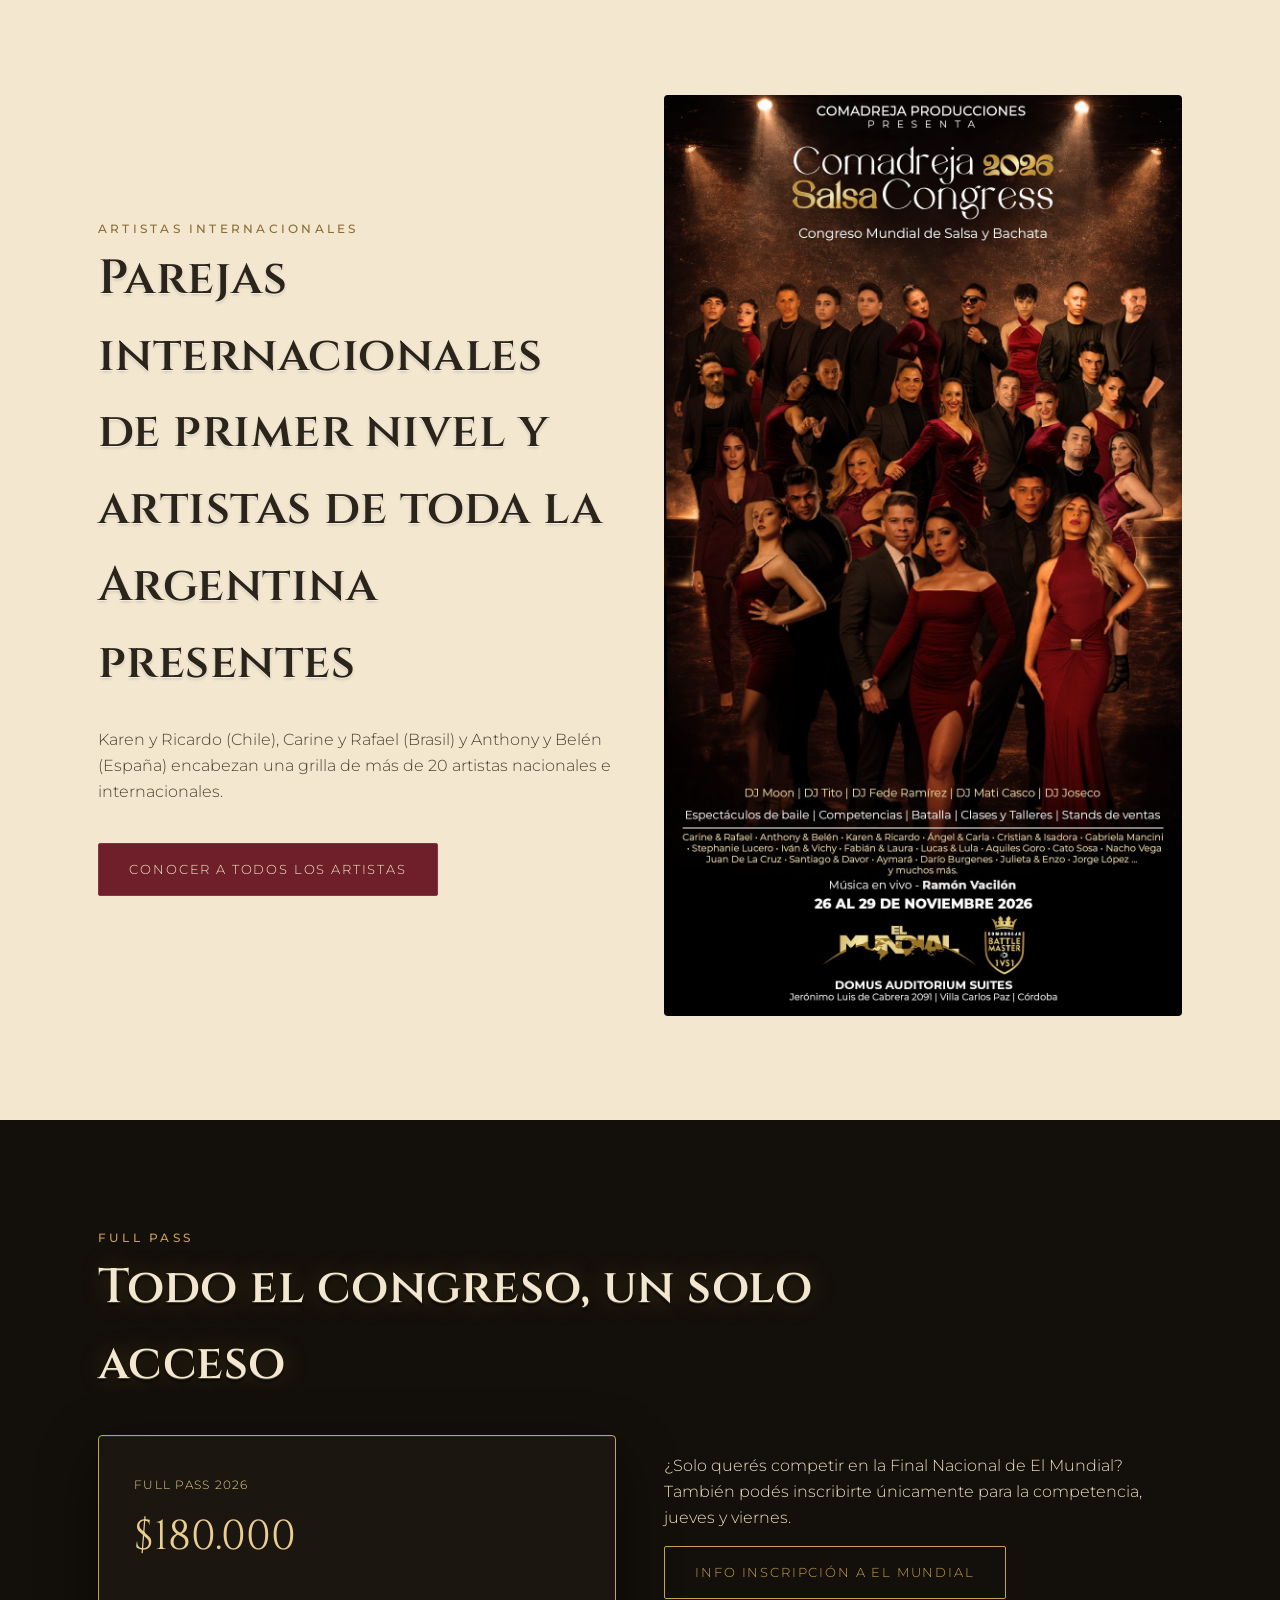
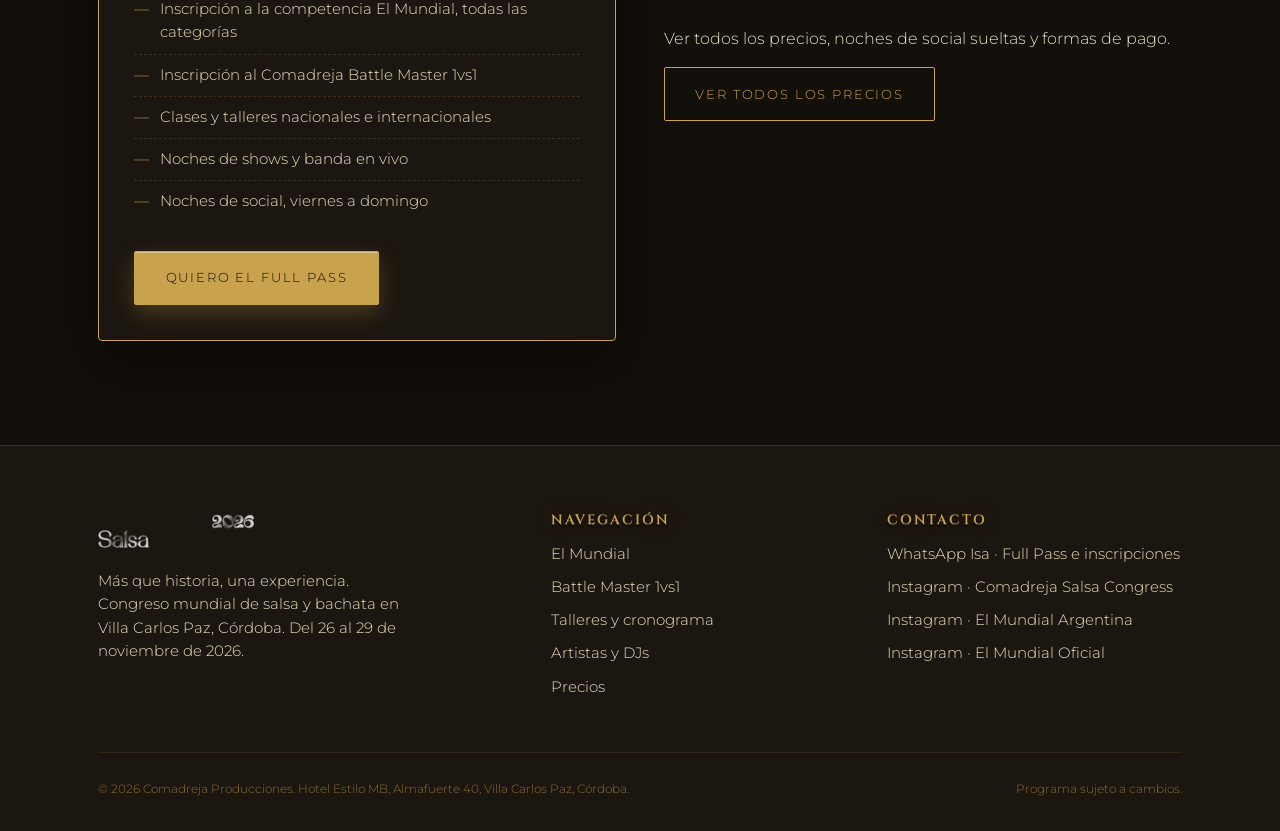
==== commit 4efe0c90: "Anchor hero crop to top so dancer's face survives any hero height, add Solo Social card Re-crops her" ====
--- a/index.html
+++ b/index.html
@@ -77,7 +77,7 @@
   <div class="container">
     <span class="eyebrow">Qué vas a vivir</span>
     <h2 class="kicker-title">Cuatro días, dos competencias, una sola experiencia</h2>
-    <div class="grid grid-3" style="margin-top:2.5rem">
+    <div class="grid grid-4" style="margin-top:2.5rem">
       <div class="card">
         <h3 class="gold">El Mundial</h3>
         <p style="color:var(--cream-2);font-size:.95rem">Final nacional argentina de la competencia creada por Karen y Ricardo, 9 veces campeones mundiales. Jueves y viernes.</p>
@@ -92,6 +92,11 @@
         <h3 class="gold">Talleres y shows</h3>
         <p style="color:var(--cream-2);font-size:.95rem">Clases con Karen y Ricardo, Carine y Rafael, Anthony y Belén y más de 20 artistas. Shows, banda en vivo y social todas las noches.</p>
         <a href="talleres.html" class="btn btn-ghost" style="margin-top:1rem">Ver cronograma</a>
+      </div>
+      <div class="card">
+        <h3 class="gold">Solo Social</h3>
+        <p style="color:var(--cream-2);font-size:.95rem">50% bachata y 50% salsa para bailar toda la noche, con DJs y música en vivo. Entrada suelta viernes, sábado o domingo.</p>
+        <a href="precios.html#social" class="btn btn-ghost" style="margin-top:1rem">Ver entradas a la social</a>
       </div>
     </div>
   </div>
--- a/css/styles.css
+++ b/css/styles.css
@@ -55,7 +55,7 @@
   font-weight:500;
 }
 .container{max-width:1180px;margin:0 auto;padding:0 clamp(20px,6vw,48px);position:relative;z-index:1}
-section{position:relative}
+section{position:relative;scroll-margin-top:80px}
 .gold{color:var(--gold)}
 .wine{color:var(--wine-light)}
 
@@ -127,7 +127,7 @@
 /* hero */
 .hero{
   min-height:100vh;display:flex;align-items:flex-end;
-  background-size:cover;background-position:center 20%;position:relative;
+  background-size:cover;background-position:center top;position:relative;
   padding:8rem 0 5rem;
 }
 .hero::before{
